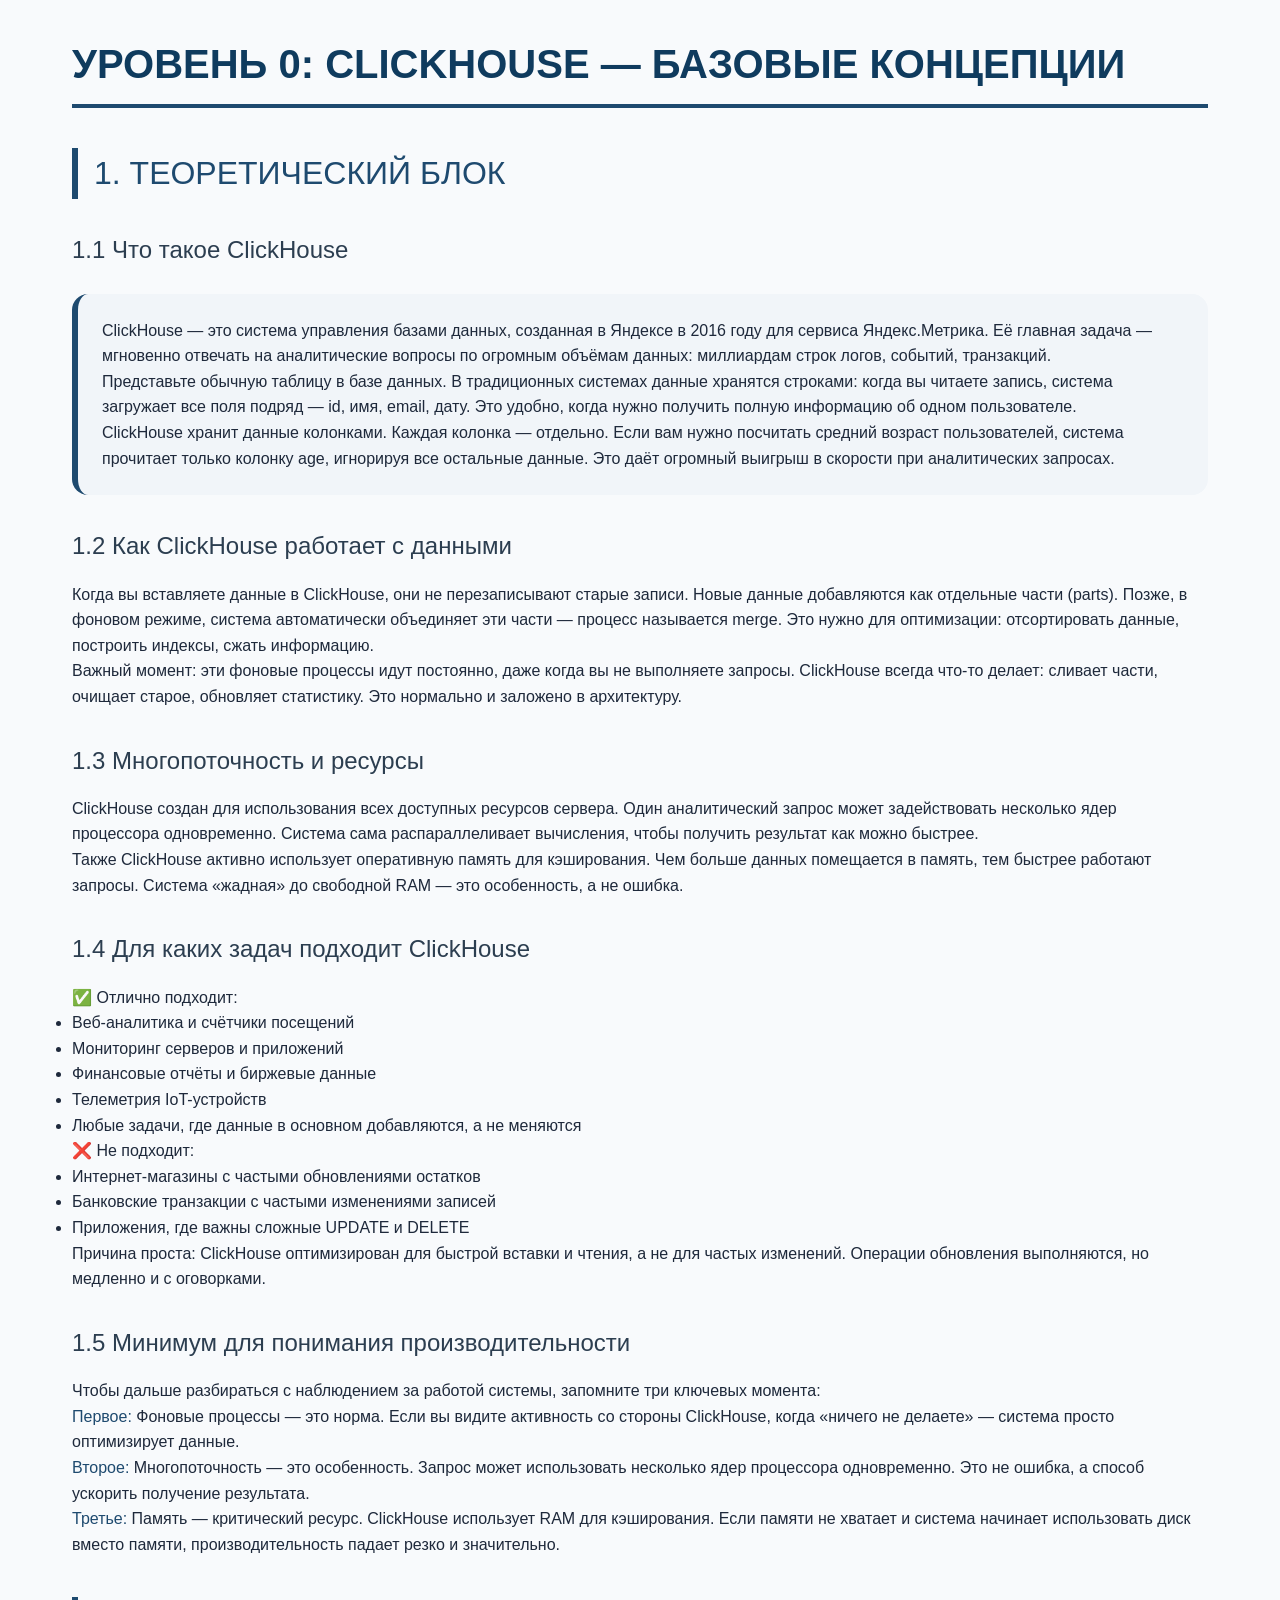
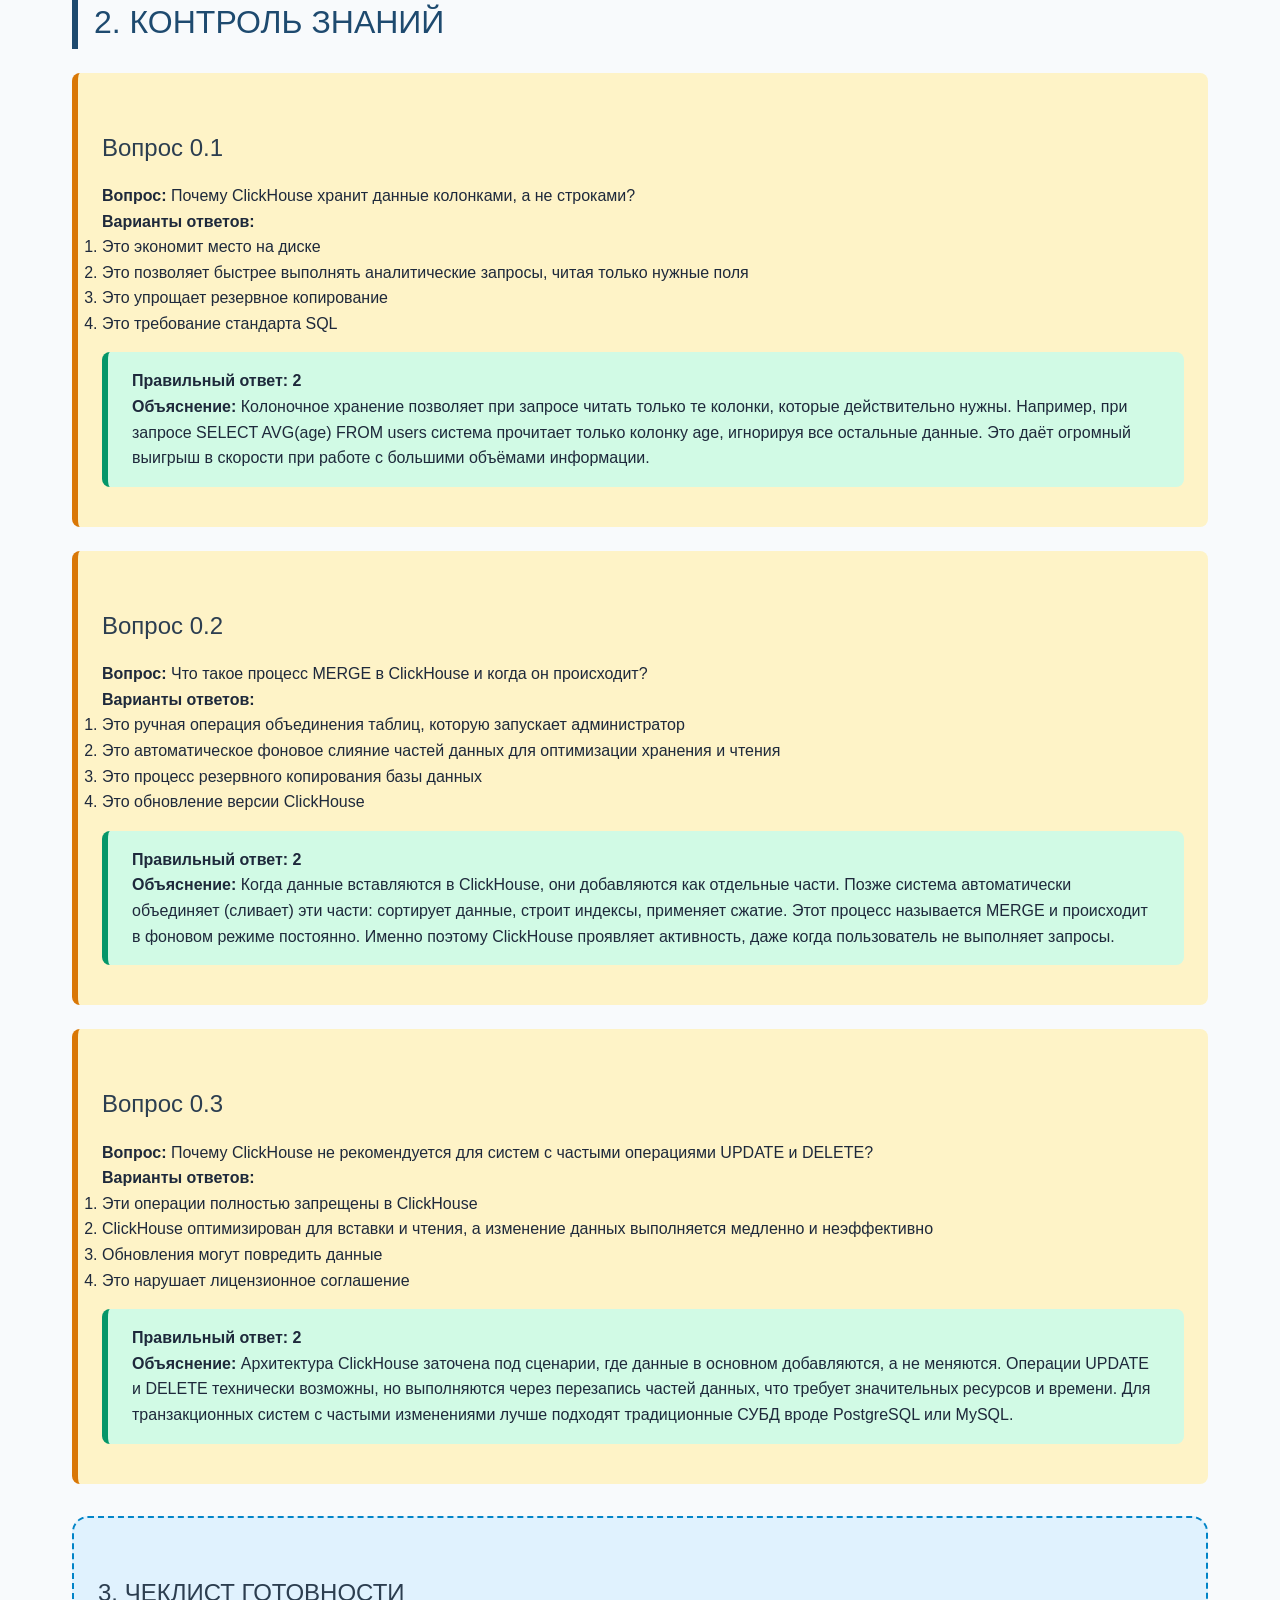
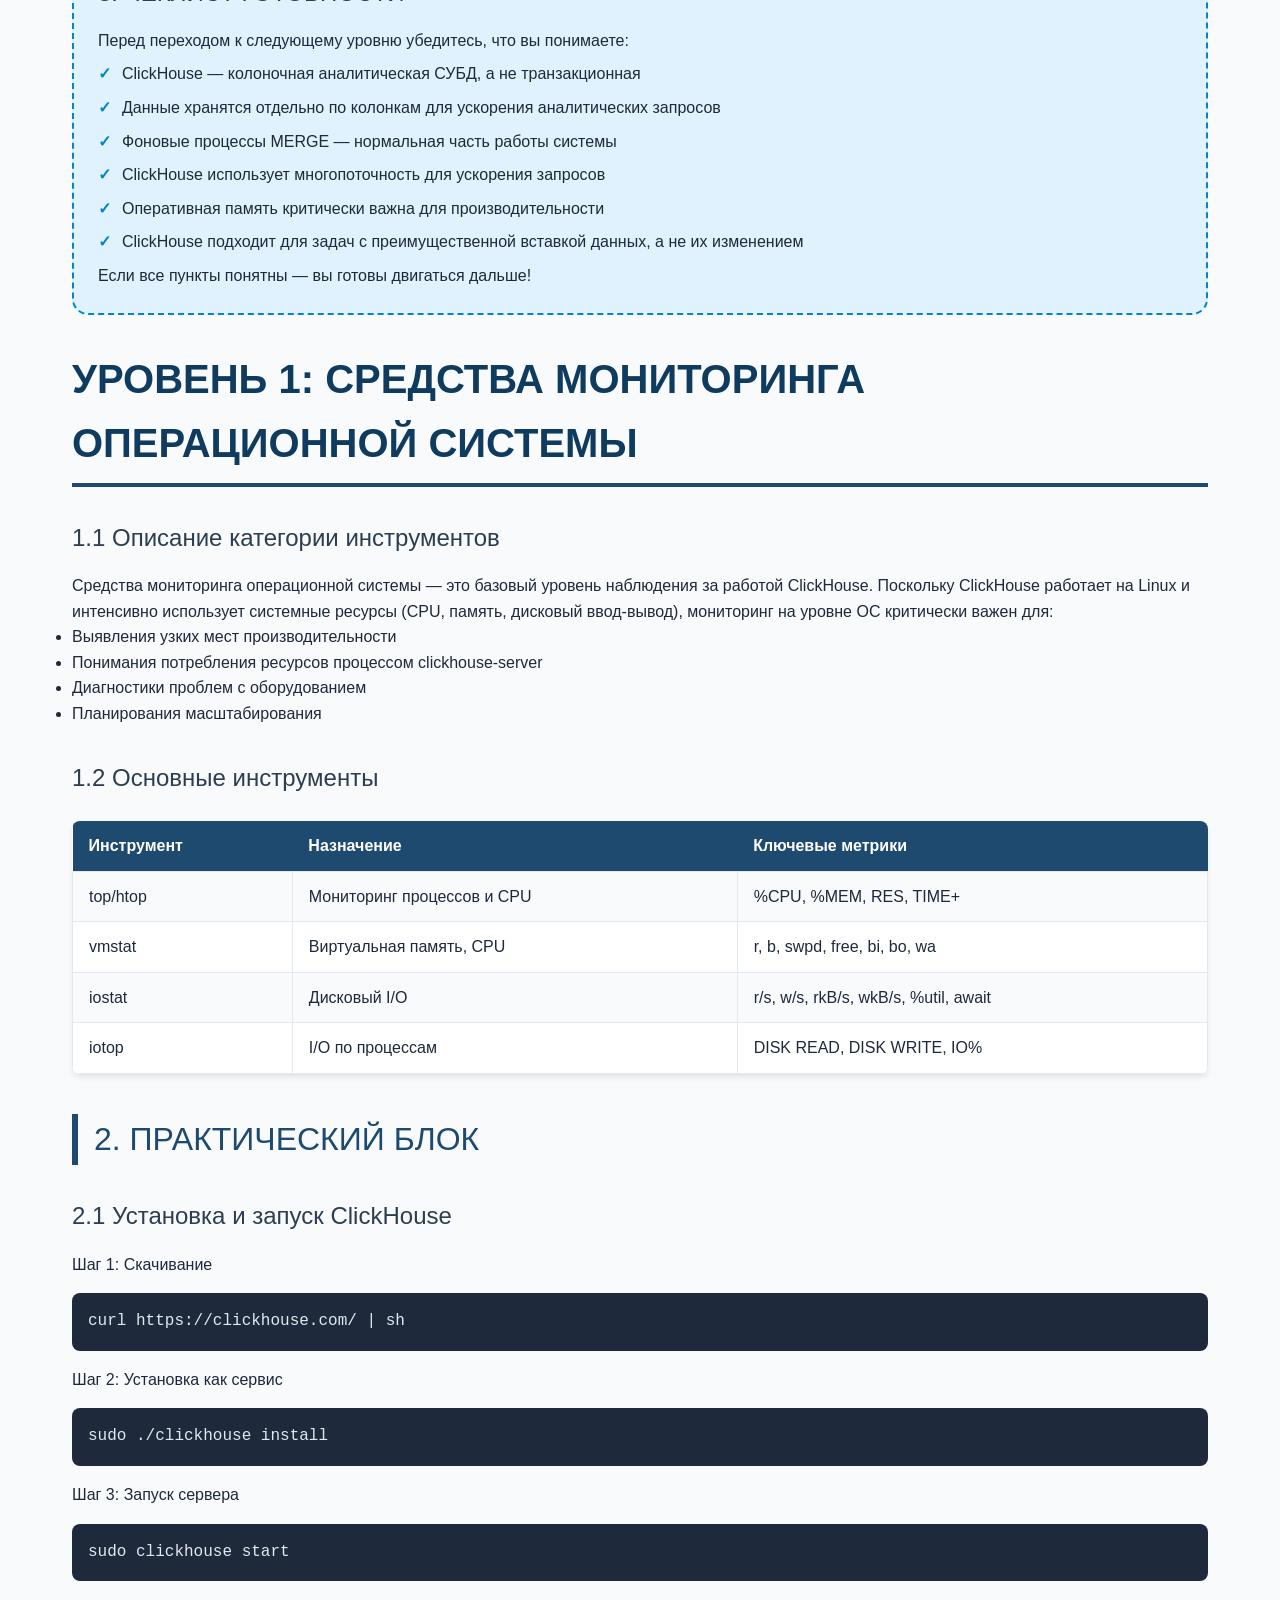
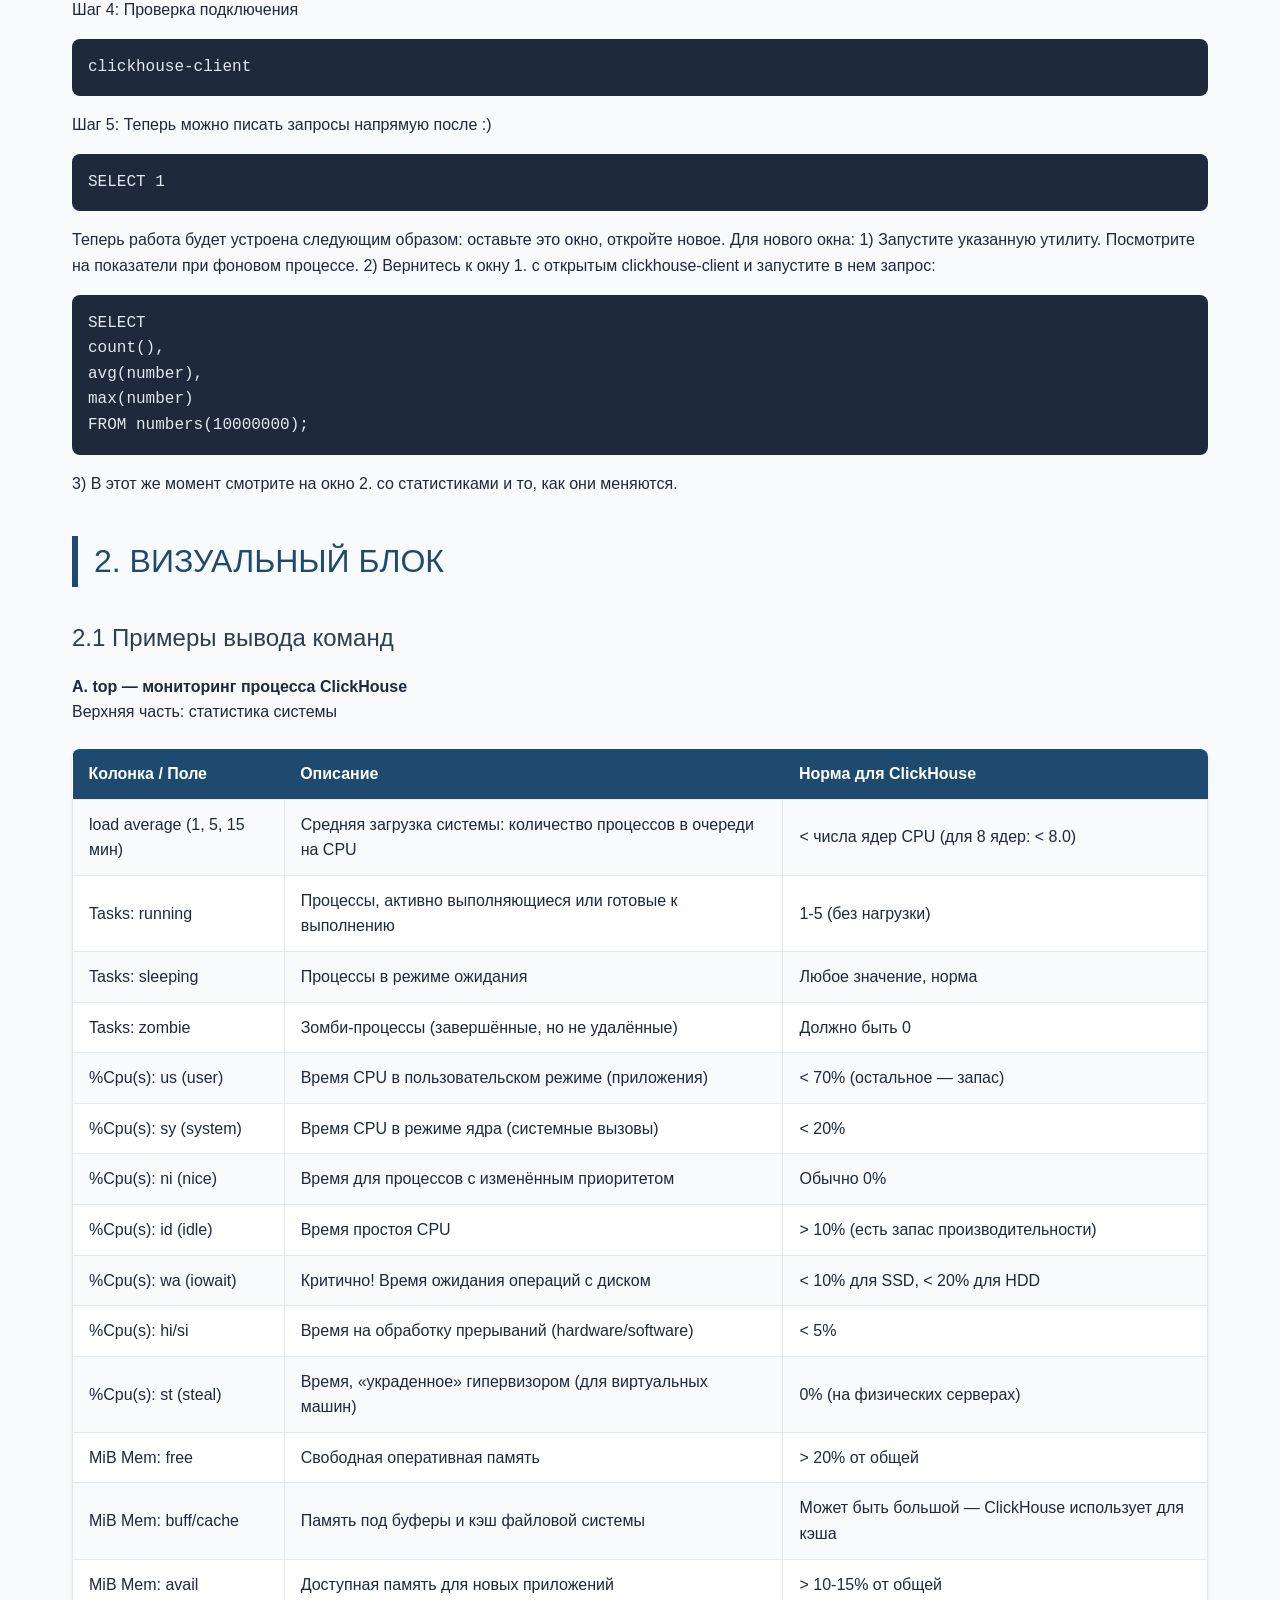
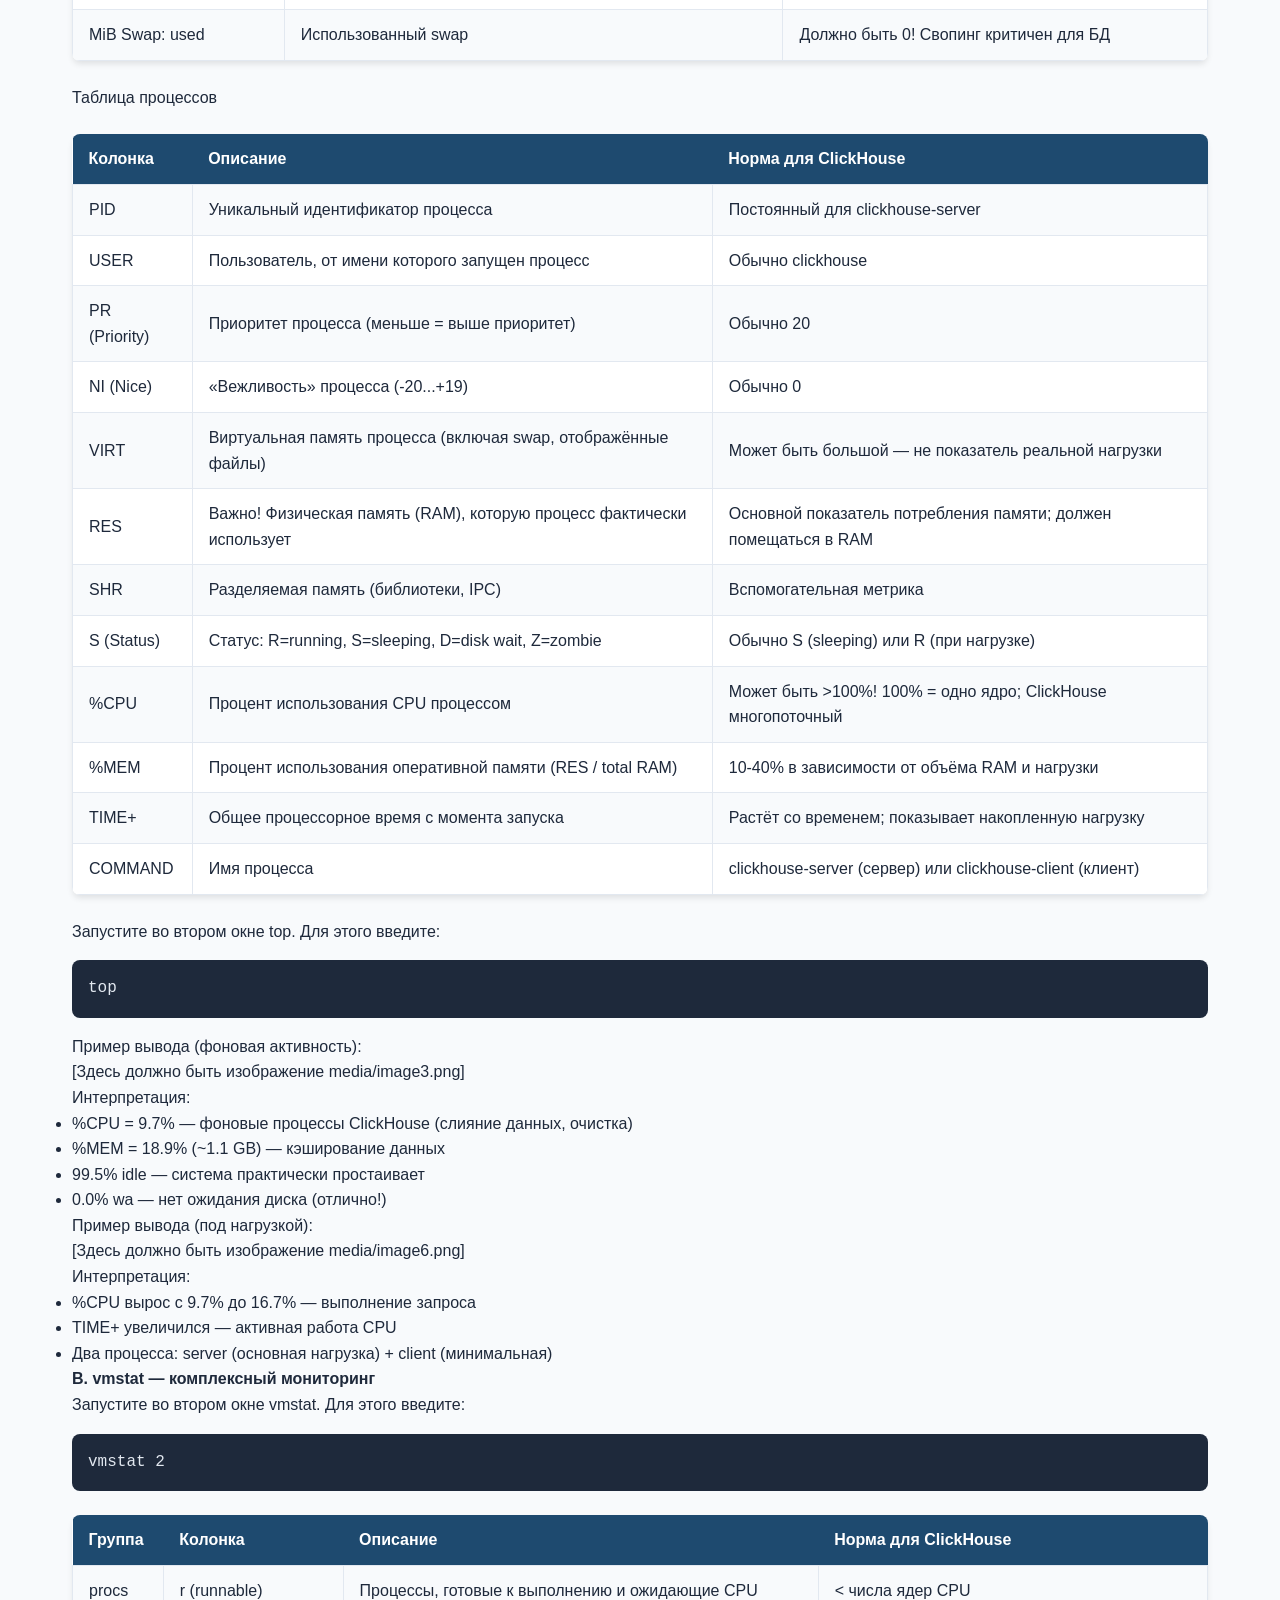
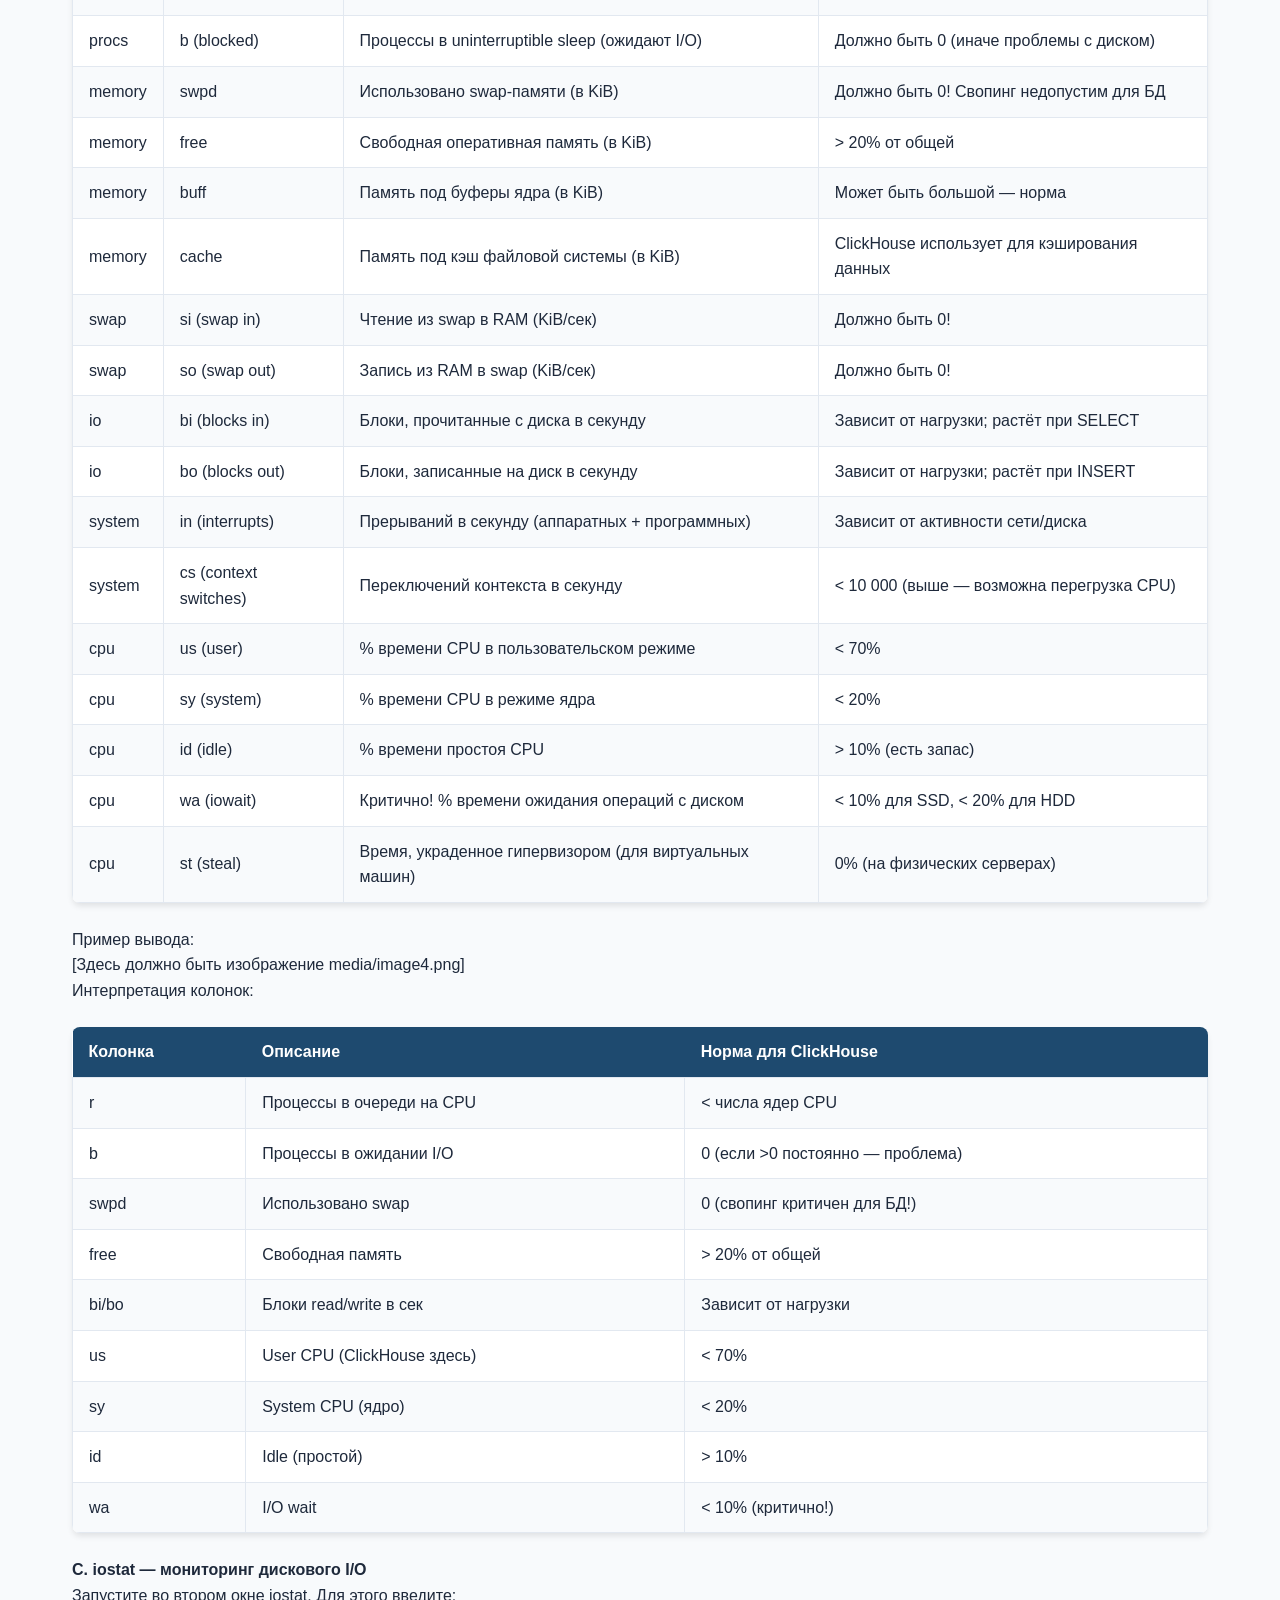
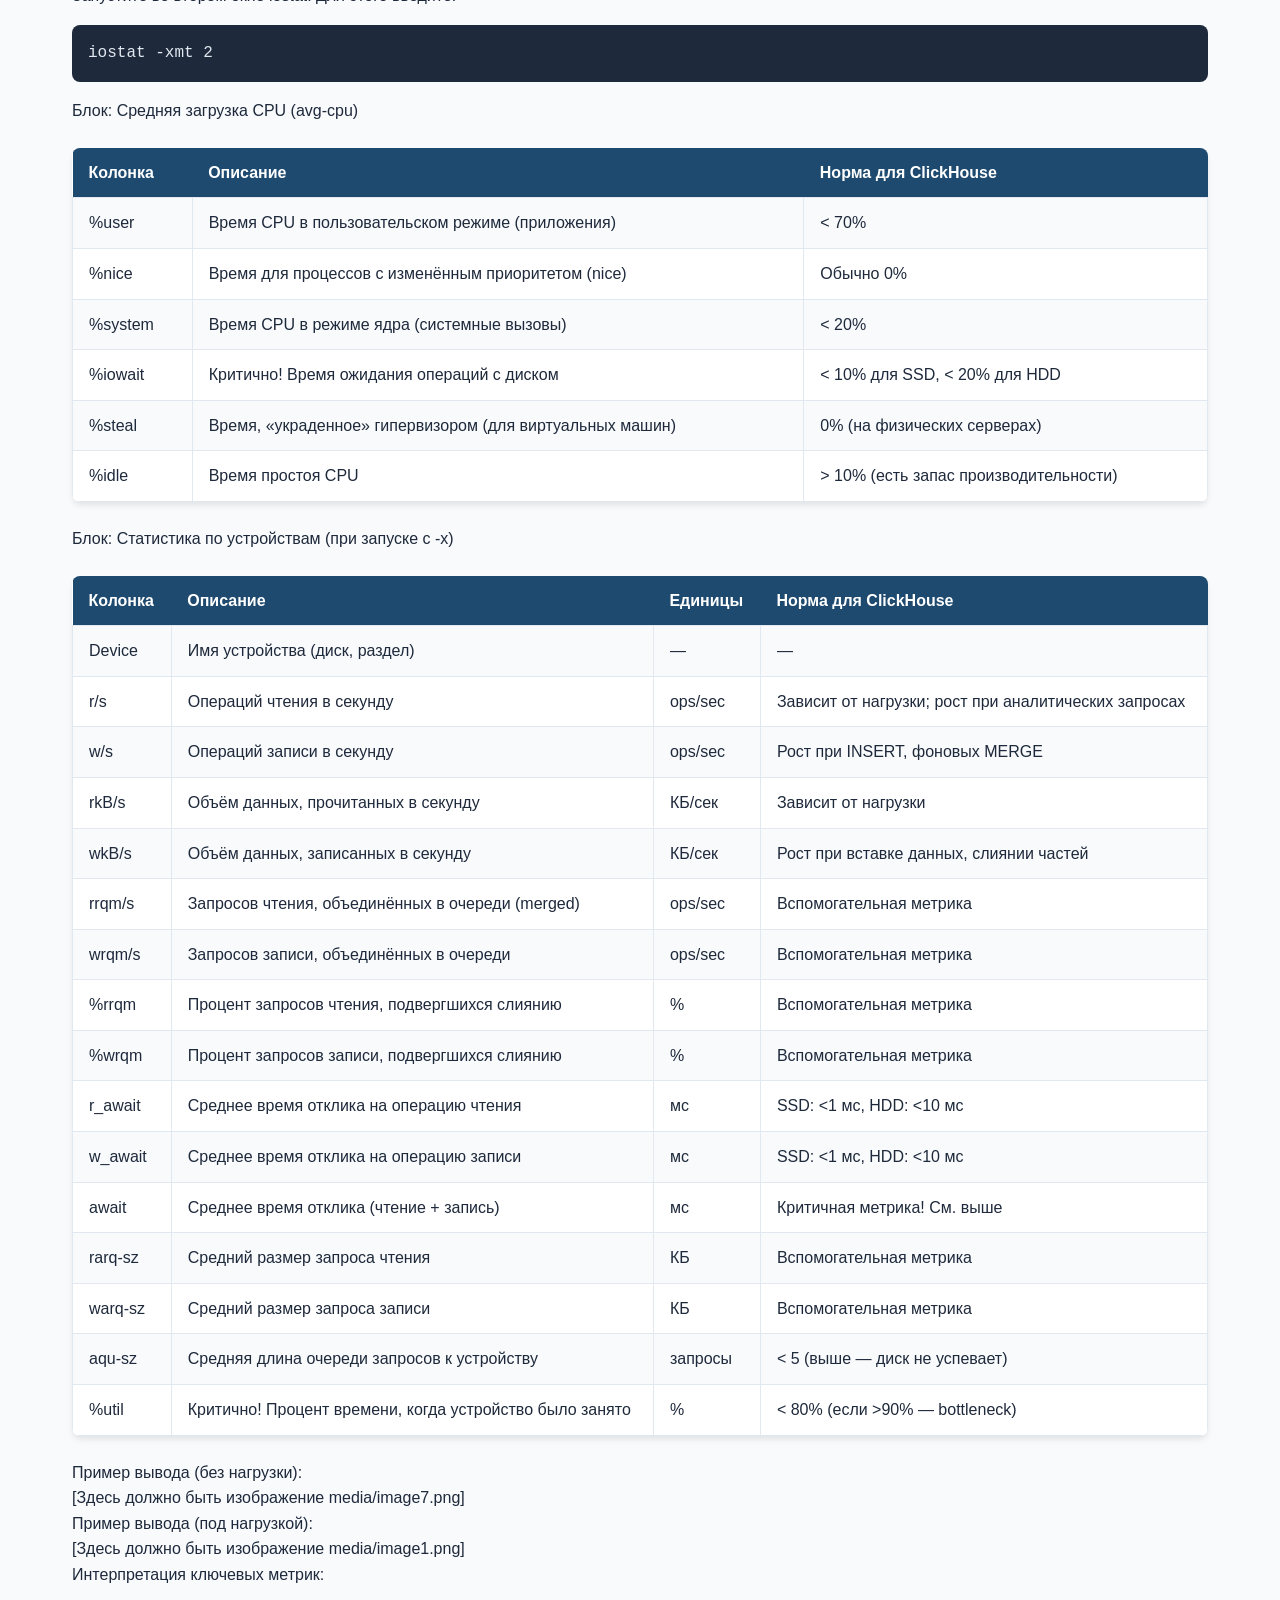
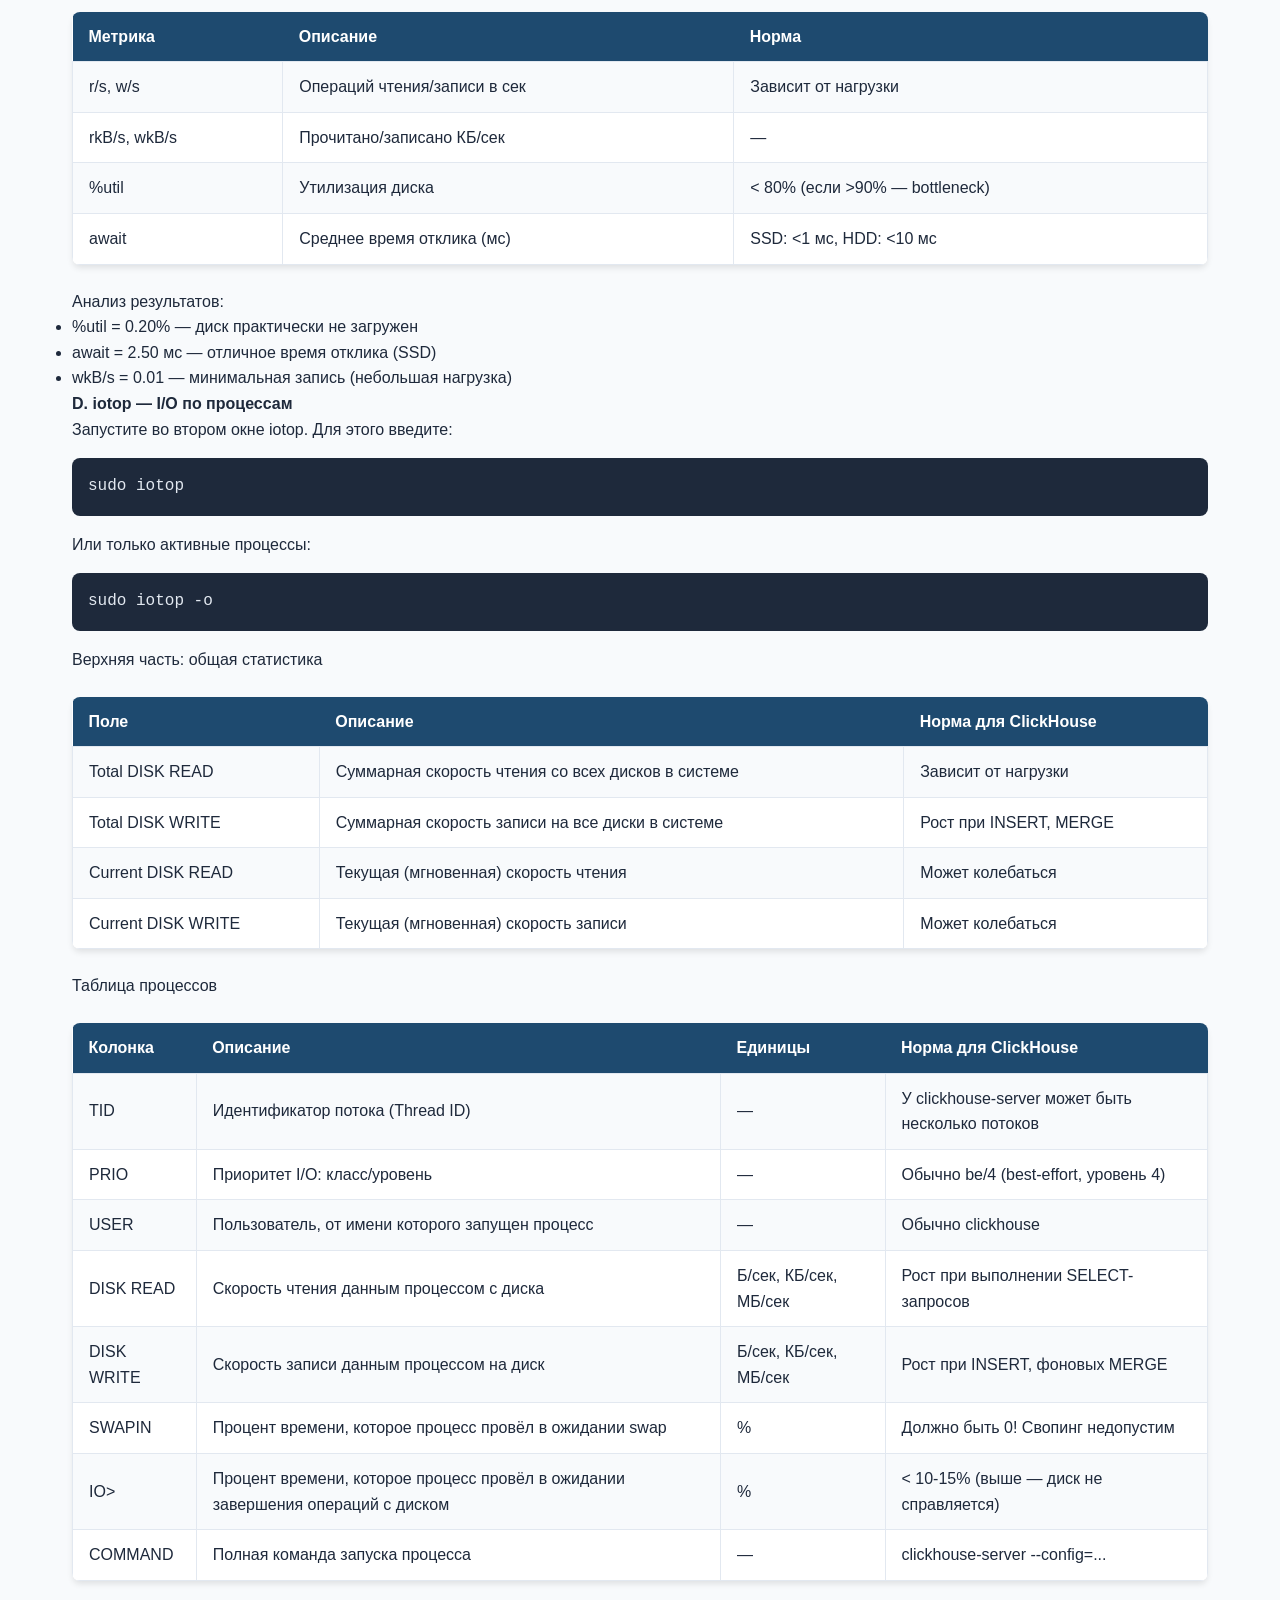
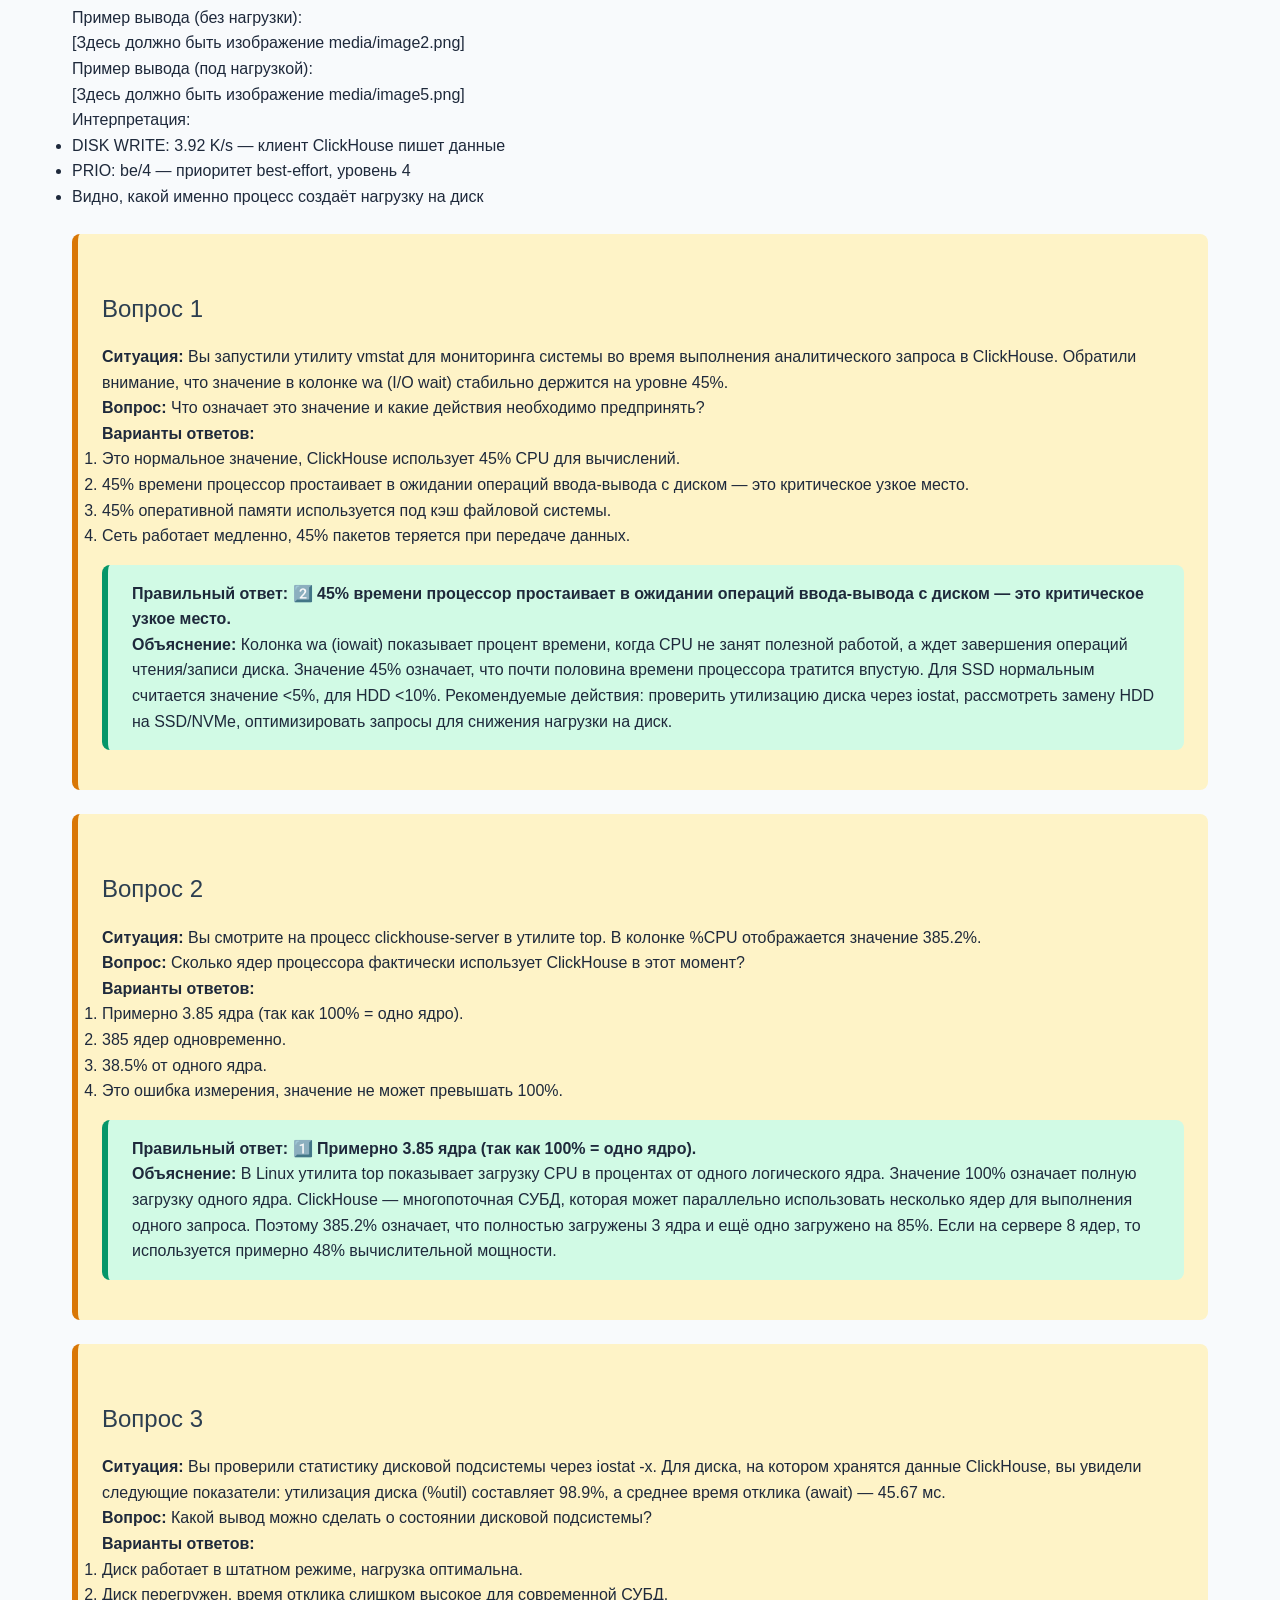
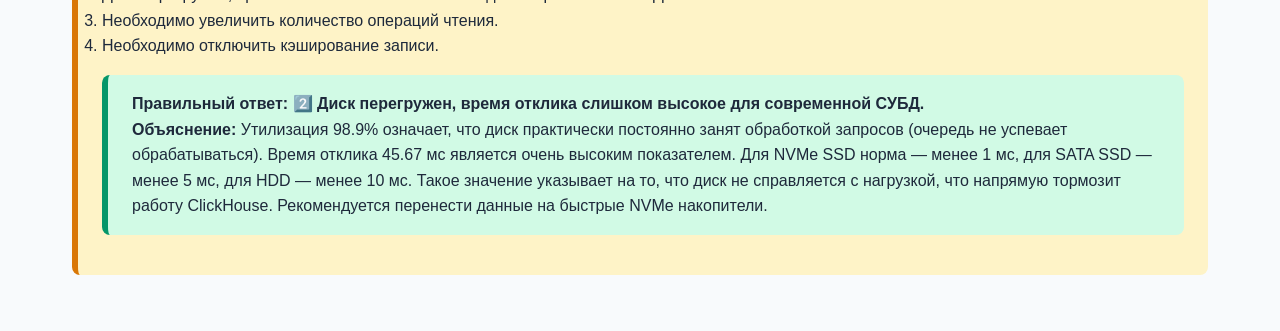
==== m1.html @ 2d7ac4ad "m0 and 1 added" ====
<!DOCTYPE html>
<html lang="ru">
<head>
    <meta charset="UTF-8">
    <meta name="viewport" content="width=device-width, initial-scale=1.0">
    <title>ClickHouse: Уровень 0 и 1. Мониторинг</title>
    <style>
        * {
            margin: 0;
            padding: 0;
            box-sizing: border-box;
        }
        body {
            font-family: -apple-system, BlinkMacSystemFont, 'Segoe UI', Roboto, 'Helvetica Neue', Arial, sans-serif;
            line-height: 1.6;
            color: #1e293b;
            max-width: 1200px;
            margin: 0 auto;
            padding: 2rem;
            background-color: #f8fafc;
        }
        h1 {
            font-size: 2.5rem;
            color: #0f3b5e;
            border-bottom: 4px solid #1e4a6f;
            padding-bottom: 0.5rem;
            margin-bottom: 2rem;
            font-weight: 600;
        }
        h2 {
            font-size: 2rem;
            color: #1e4a6f;
            margin-top: 2.5rem;
            margin-bottom: 1.5rem;
            font-weight: 500;
            border-left: 6px solid #1e4a6f;
            padding-left: 1rem;
        }
        h3 {
            font-size: 1.5rem;
            color: #2c3e50;
            margin-top: 2rem;
            margin-bottom: 1rem;
            font-weight: 500;
        }
        .theory-block {
            background-color: #f1f5f9;
            border-radius: 1rem;
            padding: 1.5rem;
            margin: 1.5rem 0;
            border-left: 6px solid #1e4a6f;
        }
        table {
            width: 100%;
            border-collapse: collapse;
            margin: 1.5rem 0;
            background-color: white;
            border-radius: 0.5rem;
            overflow: hidden;
            box-shadow: 0 4px 6px -1px rgba(0, 0, 0, 0.1);
        }
        th {
            background-color: #1e4a6f;
            color: white;
            font-weight: 600;
            padding: 0.75rem 1rem;
            text-align: left;
        }
        td {
            padding: 0.75rem 1rem;
            border: 1px solid #e2e8f0;
        }
        tr:nth-child(even) {
            background-color: #f8fafc;
        }
        .mark {
            background-color: #1e293b;
            color: #e2e8f0;
            font-family: 'Courier New', Courier, monospace;
            padding: 0.25rem 0.5rem;
            border-radius: 0.375rem;
            font-size: 0.9rem;
        }
        pre {
            background-color: #1e293b;
            color: #e2e8f0;
            padding: 1rem;
            border-radius: 0.5rem;
            overflow-x: auto;
            font-family: 'Courier New', Courier, monospace;
            margin: 1rem 0;
        }
        .question-box {
            background-color: #fef3c7;
            border-radius: 0.5rem;
            padding: 1.5rem;
            margin: 1.5rem 0;
            border-left: 6px solid #d97706;
        }
        .answer {
            background-color: #d1fae5;
            border-radius: 0.5rem;
            padding: 1rem 1.5rem;
            margin: 1rem 0;
            border-left: 6px solid #059669;
        }
        .checklist {
            background-color: #e0f2fe;
            border-radius: 1rem;
            padding: 1.5rem;
            margin: 2rem 0;
            border: 2px dashed #0284c7;
        }
        .checklist ul {
            list-style-type: none;
        }
        .checklist li {
            margin: 0.5rem 0;
            padding-left: 1.5rem;
            position: relative;
        }
        .checklist li::before {
            content: "✓";
            color: #0284c7;
            font-weight: bold;
            position: absolute;
            left: 0;
        }
        img {
            max-width: 100%;
            height: auto;
            border-radius: 0.5rem;
            border: 1px solid #cbd5e1;
            margin: 1rem 0;
        }
        .warning {
            color: #b91c1c;
            font-weight: 600;
        }
        .note {
            color: #1e4a6f;
            font-weight: 500;
        }
    </style>
</head>
<body>
    <h1>УРОВЕНЬ 0: CLICKHOUSE — БАЗОВЫЕ КОНЦЕПЦИИ</h1>

    <h2>1. ТЕОРЕТИЧЕСКИЙ БЛОК</h2>

    <h3>1.1 Что такое ClickHouse</h3>
    <div class="theory-block">
        <p>ClickHouse — это система управления базами данных, созданная в Яндексе в 2016 году для сервиса Яндекс.Метрика. Её главная задача — мгновенно отвечать на аналитические вопросы по огромным объёмам данных: миллиардам строк логов, событий, транзакций.</p>
        <p>Представьте обычную таблицу в базе данных. В традиционных системах данные хранятся строками: когда вы читаете запись, система загружает все поля подряд — id, имя, email, дату. Это удобно, когда нужно получить полную информацию об одном пользователе.</p>
        <p>ClickHouse хранит данные колонками. Каждая колонка — отдельно. Если вам нужно посчитать средний возраст пользователей, система прочитает только колонку age, игнорируя все остальные данные. Это даёт огромный выигрыш в скорости при аналитических запросах.</p>
    </div>

    <h3>1.2 Как ClickHouse работает с данными</h3>
    <p>Когда вы вставляете данные в ClickHouse, они не перезаписывают старые записи. Новые данные добавляются как отдельные части (parts). Позже, в фоновом режиме, система автоматически объединяет эти части — процесс называется merge. Это нужно для оптимизации: отсортировать данные, построить индексы, сжать информацию.</p>
    <p>Важный момент: эти фоновые процессы идут постоянно, даже когда вы не выполняете запросы. ClickHouse всегда что-то делает: сливает части, очищает старое, обновляет статистику. Это нормально и заложено в архитектуру.</p>

    <h3>1.3 Многопоточность и ресурсы</h3>
    <p>ClickHouse создан для использования всех доступных ресурсов сервера. Один аналитический запрос может задействовать несколько ядер процессора одновременно. Система сама распараллеливает вычисления, чтобы получить результат как можно быстрее.</p>
    <p>Также ClickHouse активно использует оперативную память для кэширования. Чем больше данных помещается в память, тем быстрее работают запросы. Система «жадная» до свободной RAM — это особенность, а не ошибка.</p>

    <h3>1.4 Для каких задач подходит ClickHouse</h3>
    <p>✅ Отлично подходит:</p>
    <ul>
        <li>Веб-аналитика и счётчики посещений</li>
        <li>Мониторинг серверов и приложений</li>
        <li>Финансовые отчёты и биржевые данные</li>
        <li>Телеметрия IoT-устройств</li>
        <li>Любые задачи, где данные в основном добавляются, а не меняются</li>
    </ul>
    <p>❌ Не подходит:</p>
    <ul>
        <li>Интернет-магазины с частыми обновлениями остатков</li>
        <li>Банковские транзакции с частыми изменениями записей</li>
        <li>Приложения, где важны сложные UPDATE и DELETE</li>
    </ul>
    <p>Причина проста: ClickHouse оптимизирован для быстрой вставки и чтения, а не для частых изменений. Операции обновления выполняются, но медленно и с оговорками.</p>

    <h3>1.5 Минимум для понимания производительности</h3>
    <p>Чтобы дальше разбираться с наблюдением за работой системы, запомните три ключевых момента:</p>
    <p><span class="note">Первое:</span> Фоновые процессы — это норма. Если вы видите активность со стороны ClickHouse, когда «ничего не делаете» — система просто оптимизирует данные.</p>
    <p><span class="note">Второе:</span> Многопоточность — это особенность. Запрос может использовать несколько ядер процессора одновременно. Это не ошибка, а способ ускорить получение результата.</p>
    <p><span class="note">Третье:</span> Память — критический ресурс. ClickHouse использует RAM для кэширования. Если памяти не хватает и система начинает использовать диск вместо памяти, производительность падает резко и значительно.</p>

    <h2>2. КОНТРОЛЬ ЗНАНИЙ</h2>

    <div class="question-box">
        <h3>Вопрос 0.1</h3>
        <p><strong>Вопрос:</strong> Почему ClickHouse хранит данные колонками, а не строками?</p>
        <p><strong>Варианты ответов:</strong></p>
        <ol>
            <li>Это экономит место на диске</li>
            <li>Это позволяет быстрее выполнять аналитические запросы, читая только нужные поля</li>
            <li>Это упрощает резервное копирование</li>
            <li>Это требование стандарта SQL</li>
        </ol>
        <div class="answer">
            <p><strong>Правильный ответ: 2</strong></p>
            <p><strong>Объяснение:</strong> Колоночное хранение позволяет при запросе читать только те колонки, которые действительно нужны. Например, при запросе SELECT AVG(age) FROM users система прочитает только колонку age, игнорируя все остальные данные. Это даёт огромный выигрыш в скорости при работе с большими объёмами информации.</p>
        </div>
    </div>

    <div class="question-box">
        <h3>Вопрос 0.2</h3>
        <p><strong>Вопрос:</strong> Что такое процесс MERGE в ClickHouse и когда он происходит?</p>
        <p><strong>Варианты ответов:</strong></p>
        <ol>
            <li>Это ручная операция объединения таблиц, которую запускает администратор</li>
            <li>Это автоматическое фоновое слияние частей данных для оптимизации хранения и чтения</li>
            <li>Это процесс резервного копирования базы данных</li>
            <li>Это обновление версии ClickHouse</li>
        </ol>
        <div class="answer">
            <p><strong>Правильный ответ: 2</strong></p>
            <p><strong>Объяснение:</strong> Когда данные вставляются в ClickHouse, они добавляются как отдельные части. Позже система автоматически объединяет (сливает) эти части: сортирует данные, строит индексы, применяет сжатие. Этот процесс называется MERGE и происходит в фоновом режиме постоянно. Именно поэтому ClickHouse проявляет активность, даже когда пользователь не выполняет запросы.</p>
        </div>
    </div>

    <div class="question-box">
        <h3>Вопрос 0.3</h3>
        <p><strong>Вопрос:</strong> Почему ClickHouse не рекомендуется для систем с частыми операциями UPDATE и DELETE?</p>
        <p><strong>Варианты ответов:</strong></p>
        <ol>
            <li>Эти операции полностью запрещены в ClickHouse</li>
            <li>ClickHouse оптимизирован для вставки и чтения, а изменение данных выполняется медленно и неэффективно</li>
            <li>Обновления могут повредить данные</li>
            <li>Это нарушает лицензионное соглашение</li>
        </ol>
        <div class="answer">
            <p><strong>Правильный ответ: 2</strong></p>
            <p><strong>Объяснение:</strong> Архитектура ClickHouse заточена под сценарии, где данные в основном добавляются, а не меняются. Операции UPDATE и DELETE технически возможны, но выполняются через перезапись частей данных, что требует значительных ресурсов и времени. Для транзакционных систем с частыми изменениями лучше подходят традиционные СУБД вроде PostgreSQL или MySQL.</p>
        </div>
    </div>

    <div class="checklist">
        <h3>3. ЧЕКЛИСТ ГОТОВНОСТИ</h3>
        <p>Перед переходом к следующему уровню убедитесь, что вы понимаете:</p>
        <ul>
            <li>ClickHouse — колоночная аналитическая СУБД, а не транзакционная</li>
            <li>Данные хранятся отдельно по колонкам для ускорения аналитических запросов</li>
            <li>Фоновые процессы MERGE — нормальная часть работы системы</li>
            <li>ClickHouse использует многопоточность для ускорения запросов</li>
            <li>Оперативная память критически важна для производительности</li>
            <li>ClickHouse подходит для задач с преимущественной вставкой данных, а не их изменением</li>
        </ul>
        <p>Если все пункты понятны — вы готовы двигаться дальше!</p>
    </div>

    <h1>УРОВЕНЬ 1: СРЕДСТВА МОНИТОРИНГА ОПЕРАЦИОННОЙ СИСТЕМЫ</h1>

    <h3>1.1 Описание категории инструментов</h3>
    <p>Средства мониторинга операционной системы — это базовый уровень наблюдения за работой ClickHouse. Поскольку ClickHouse работает на Linux и интенсивно использует системные ресурсы (CPU, память, дисковый ввод-вывод), мониторинг на уровне ОС критически важен для:</p>
    <ul>
        <li>Выявления узких мест производительности</li>
        <li>Понимания потребления ресурсов процессом clickhouse-server</li>
        <li>Диагностики проблем с оборудованием</li>
        <li>Планирования масштабирования</li>
    </ul>

    <h3>1.2 Основные инструменты</h3>
    <table>
        <tr>
            <th>Инструмент</th>
            <th>Назначение</th>
            <th>Ключевые метрики</th>
        </tr>
        <tr>
            <td>top/htop</td>
            <td>Мониторинг процессов и CPU</td>
            <td>%CPU, %MEM, RES, TIME+</td>
        </tr>
        <tr>
            <td>vmstat</td>
            <td>Виртуальная память, CPU</td>
            <td>r, b, swpd, free, bi, bo, wa</td>
        </tr>
        <tr>
            <td>iostat</td>
            <td>Дисковый I/O</td>
            <td>r/s, w/s, rkB/s, wkB/s, %util, await</td>
        </tr>
        <tr>
            <td>iotop</td>
            <td>I/O по процессам</td>
            <td>DISK READ, DISK WRITE, IO%</td>
        </tr>
    </table>

    <h2>2. ПРАКТИЧЕСКИЙ БЛОК</h2>

    <h3>2.1 Установка и запуск ClickHouse</h3>
    <p>Шаг 1: Скачивание</p>
    <pre>curl https://clickhouse.com/ | sh</pre>
    <p>Шаг 2: Установка как сервис</p>
    <pre>sudo ./clickhouse install</pre>
    <p>Шаг 3: Запуск сервера</p>
    <pre>sudo clickhouse start</pre>
    <p>Шаг 4: Проверка подключения</p>
    <pre>clickhouse-client</pre>
    <p>Шаг 5: Теперь можно писать запросы напрямую после :)</p>
    <pre>SELECT 1</pre>
    <p>Теперь работа будет устроена следующим образом: оставьте это окно, откройте новое. Для нового окна: 1) Запустите указанную утилиту. Посмотрите на показатели при фоновом процессе. 2) Вернитесь к окну 1. с открытым clickhouse-client и запустите в нем запрос:</p>
    <pre>SELECT
count(),
avg(number),
max(number)
FROM numbers(10000000);</pre>
    <p>3) В этот же момент смотрите на окно 2. со статистиками и то, как они меняются.</p>

    <h2>2. ВИЗУАЛЬНЫЙ БЛОК</h2>

    <h3>2.1 Примеры вывода команд</h3>

    <h4>A. top — мониторинг процесса ClickHouse</h4>
    <p>Верхняя часть: статистика системы</p>
    <table>
        <tr>
            <th>Колонка / Поле</th>
            <th>Описание</th>
            <th>Норма для ClickHouse</th>
        </tr>
        <tr>
            <td>load average (1, 5, 15 мин)</td>
            <td>Средняя загрузка системы: количество процессов в очереди на CPU</td>
            <td>&lt; числа ядер CPU (для 8 ядер: &lt; 8.0)</td>
        </tr>
        <tr>
            <td>Tasks: running</td>
            <td>Процессы, активно выполняющиеся или готовые к выполнению</td>
            <td>1-5 (без нагрузки)</td>
        </tr>
        <tr>
            <td>Tasks: sleeping</td>
            <td>Процессы в режиме ожидания</td>
            <td>Любое значение, норма</td>
        </tr>
        <tr>
            <td>Tasks: zombie</td>
            <td>Зомби-процессы (завершённые, но не удалённые)</td>
            <td>Должно быть 0</td>
        </tr>
        <tr>
            <td>%Cpu(s): us (user)</td>
            <td>Время CPU в пользовательском режиме (приложения)</td>
            <td>&lt; 70% (остальное — запас)</td>
        </tr>
        <tr>
            <td>%Cpu(s): sy (system)</td>
            <td>Время CPU в режиме ядра (системные вызовы)</td>
            <td>&lt; 20%</td>
        </tr>
        <tr>
            <td>%Cpu(s): ni (nice)</td>
            <td>Время для процессов с изменённым приоритетом</td>
            <td>Обычно 0%</td>
        </tr>
        <tr>
            <td>%Cpu(s): id (idle)</td>
            <td>Время простоя CPU</td>
            <td>&gt; 10% (есть запас производительности)</td>
        </tr>
        <tr>
            <td>%Cpu(s): wa (iowait)</td>
            <td>Критично! Время ожидания операций с диском</td>
            <td>&lt; 10% для SSD, &lt; 20% для HDD</td>
        </tr>
        <tr>
            <td>%Cpu(s): hi/si</td>
            <td>Время на обработку прерываний (hardware/software)</td>
            <td>&lt; 5%</td>
        </tr>
        <tr>
            <td>%Cpu(s): st (steal)</td>
            <td>Время, «украденное» гипервизором (для виртуальных машин)</td>
            <td>0% (на физических серверах)</td>
        </tr>
        <tr>
            <td>MiB Mem: free</td>
            <td>Свободная оперативная память</td>
            <td>&gt; 20% от общей</td>
        </tr>
        <tr>
            <td>MiB Mem: buff/cache</td>
            <td>Память под буферы и кэш файловой системы</td>
            <td>Может быть большой — ClickHouse использует для кэша</td>
        </tr>
        <tr>
            <td>MiB Mem: avail</td>
            <td>Доступная память для новых приложений</td>
            <td>&gt; 10-15% от общей</td>
        </tr>
        <tr>
            <td>MiB Swap: used</td>
            <td>Использованный swap</td>
            <td>Должно быть 0! Свопинг критичен для БД</td>
        </tr>
    </table>

    <p>Таблица процессов</p>
    <table>
        <tr>
            <th>Колонка</th>
            <th>Описание</th>
            <th>Норма для ClickHouse</th>
        </tr>
        <tr>
            <td>PID</td>
            <td>Уникальный идентификатор процесса</td>
            <td>Постоянный для clickhouse-server</td>
        </tr>
        <tr>
            <td>USER</td>
            <td>Пользователь, от имени которого запущен процесс</td>
            <td>Обычно clickhouse</td>
        </tr>
        <tr>
            <td>PR (Priority)</td>
            <td>Приоритет процесса (меньше = выше приоритет)</td>
            <td>Обычно 20</td>
        </tr>
        <tr>
            <td>NI (Nice)</td>
            <td>«Вежливость» процесса (-20...+19)</td>
            <td>Обычно 0</td>
        </tr>
        <tr>
            <td>VIRT</td>
            <td>Виртуальная память процесса (включая swap, отображённые файлы)</td>
            <td>Может быть большой — не показатель реальной нагрузки</td>
        </tr>
        <tr>
            <td>RES</td>
            <td>Важно! Физическая память (RAM), которую процесс фактически использует</td>
            <td>Основной показатель потребления памяти; должен помещаться в RAM</td>
        </tr>
        <tr>
            <td>SHR</td>
            <td>Разделяемая память (библиотеки, IPC)</td>
            <td>Вспомогательная метрика</td>
        </tr>
        <tr>
            <td>S (Status)</td>
            <td>Статус: R=running, S=sleeping, D=disk wait, Z=zombie</td>
            <td>Обычно S (sleeping) или R (при нагрузке)</td>
        </tr>
        <tr>
            <td>%CPU</td>
            <td>Процент использования CPU процессом</td>
            <td>Может быть &gt;100%! 100% = одно ядро; ClickHouse многопоточный</td>
        </tr>
        <tr>
            <td>%MEM</td>
            <td>Процент использования оперативной памяти (RES / total RAM)</td>
            <td>10-40% в зависимости от объёма RAM и нагрузки</td>
        </tr>
        <tr>
            <td>TIME+</td>
            <td>Общее процессорное время с момента запуска</td>
            <td>Растёт со временем; показывает накопленную нагрузку</td>
        </tr>
        <tr>
            <td>COMMAND</td>
            <td>Имя процесса</td>
            <td>clickhouse-server (сервер) или clickhouse-client (клиент)</td>
        </tr>
    </table>

    <p>Запустите во втором окне top. Для этого введите:</p>
    <pre>top</pre>
    <p>Пример вывода (фоновая активность):</p>
    <p>[Здесь должно быть изображение media/image3.png]</p>
    <p>Интерпретация:</p>
    <ul>
        <li>%CPU = 9.7% — фоновые процессы ClickHouse (слияние данных, очистка)</li>
        <li>%MEM = 18.9% (~1.1 GB) — кэширование данных</li>
        <li>99.5% idle — система практически простаивает</li>
        <li>0.0% wa — нет ожидания диска (отлично!)</li>
    </ul>

    <p>Пример вывода (под нагрузкой):</p>
    <p>[Здесь должно быть изображение media/image6.png]</p>
    <p>Интерпретация:</p>
    <ul>
        <li>%CPU вырос с 9.7% до 16.7% — выполнение запроса</li>
        <li>TIME+ увеличился — активная работа CPU</li>
        <li>Два процесса: server (основная нагрузка) + client (минимальная)</li>
    </ul>

    <h4>B. vmstat — комплексный мониторинг</h4>
    <p>Запустите во втором окне vmstat. Для этого введите:</p>
    <pre>vmstat 2</pre>
    <table>
        <tr>
            <th>Группа</th>
            <th>Колонка</th>
            <th>Описание</th>
            <th>Норма для ClickHouse</th>
        </tr>
        <tr>
            <td>procs</td>
            <td>r (runnable)</td>
            <td>Процессы, готовые к выполнению и ожидающие CPU</td>
            <td>&lt; числа ядер CPU</td>
        </tr>
        <tr>
            <td>procs</td>
            <td>b (blocked)</td>
            <td>Процессы в uninterruptible sleep (ожидают I/O)</td>
            <td>Должно быть 0 (иначе проблемы с диском)</td>
        </tr>
        <tr>
            <td>memory</td>
            <td>swpd</td>
            <td>Использовано swap-памяти (в KiB)</td>
            <td>Должно быть 0! Свопинг недопустим для БД</td>
        </tr>
        <tr>
            <td>memory</td>
            <td>free</td>
            <td>Свободная оперативная память (в KiB)</td>
            <td>&gt; 20% от общей</td>
        </tr>
        <tr>
            <td>memory</td>
            <td>buff</td>
            <td>Память под буферы ядра (в KiB)</td>
            <td>Может быть большой — норма</td>
        </tr>
        <tr>
            <td>memory</td>
            <td>cache</td>
            <td>Память под кэш файловой системы (в KiB)</td>
            <td>ClickHouse использует для кэширования данных</td>
        </tr>
        <tr>
            <td>swap</td>
            <td>si (swap in)</td>
            <td>Чтение из swap в RAM (KiB/сек)</td>
            <td>Должно быть 0!</td>
        </tr>
        <tr>
            <td>swap</td>
            <td>so (swap out)</td>
            <td>Запись из RAM в swap (KiB/сек)</td>
            <td>Должно быть 0!</td>
        </tr>
        <tr>
            <td>io</td>
            <td>bi (blocks in)</td>
            <td>Блоки, прочитанные с диска в секунду</td>
            <td>Зависит от нагрузки; растёт при SELECT</td>
        </tr>
        <tr>
            <td>io</td>
            <td>bo (blocks out)</td>
            <td>Блоки, записанные на диск в секунду</td>
            <td>Зависит от нагрузки; растёт при INSERT</td>
        </tr>
        <tr>
            <td>system</td>
            <td>in (interrupts)</td>
            <td>Прерываний в секунду (аппаратных + программных)</td>
            <td>Зависит от активности сети/диска</td>
        </tr>
        <tr>
            <td>system</td>
            <td>cs (context switches)</td>
            <td>Переключений контекста в секунду</td>
            <td>&lt; 10 000 (выше — возможна перегрузка CPU)</td>
        </tr>
        <tr>
            <td>cpu</td>
            <td>us (user)</td>
            <td>% времени CPU в пользовательском режиме</td>
            <td>&lt; 70%</td>
        </tr>
        <tr>
            <td>cpu</td>
            <td>sy (system)</td>
            <td>% времени CPU в режиме ядра</td>
            <td>&lt; 20%</td>
        </tr>
        <tr>
            <td>cpu</td>
            <td>id (idle)</td>
            <td>% времени простоя CPU</td>
            <td>&gt; 10% (есть запас)</td>
        </tr>
        <tr>
            <td>cpu</td>
            <td>wa (iowait)</td>
            <td>Критично! % времени ожидания операций с диском</td>
            <td>&lt; 10% для SSD, &lt; 20% для HDD</td>
        </tr>
        <tr>
            <td>cpu</td>
            <td>st (steal)</td>
            <td>Время, украденное гипервизором (для виртуальных машин)</td>
            <td>0% (на физических серверах)</td>
        </tr>
    </table>

    <p>Пример вывода:</p>
    <p>[Здесь должно быть изображение media/image4.png]</p>
    <p>Интерпретация колонок:</p>
    <table>
        <tr>
            <th>Колонка</th>
            <th>Описание</th>
            <th>Норма для ClickHouse</th>
        </tr>
        <tr>
            <td>r</td>
            <td>Процессы в очереди на CPU</td>
            <td>&lt; числа ядер CPU</td>
        </tr>
        <tr>
            <td>b</td>
            <td>Процессы в ожидании I/O</td>
            <td>0 (если &gt;0 постоянно — проблема)</td>
        </tr>
        <tr>
            <td>swpd</td>
            <td>Использовано swap</td>
            <td>0 (свопинг критичен для БД!)</td>
        </tr>
        <tr>
            <td>free</td>
            <td>Свободная память</td>
            <td>&gt; 20% от общей</td>
        </tr>
        <tr>
            <td>bi/bo</td>
            <td>Блоки read/write в сек</td>
            <td>Зависит от нагрузки</td>
        </tr>
        <tr>
            <td>us</td>
            <td>User CPU (ClickHouse здесь)</td>
            <td>&lt; 70%</td>
        </tr>
        <tr>
            <td>sy</td>
            <td>System CPU (ядро)</td>
            <td>&lt; 20%</td>
        </tr>
        <tr>
            <td>id</td>
            <td>Idle (простой)</td>
            <td>&gt; 10%</td>
        </tr>
        <tr>
            <td>wa</td>
            <td>I/O wait</td>
            <td>&lt; 10% (критично!)</td>
        </tr>
    </table>

    <h4>C. iostat — мониторинг дискового I/O</h4>
    <p>Запустите во втором окне iostat. Для этого введите:</p>
    <pre>iostat -xmt 2</pre>

    <p>Блок: Средняя загрузка CPU (avg-cpu)</p>
    <table>
        <tr>
            <th>Колонка</th>
            <th>Описание</th>
            <th>Норма для ClickHouse</th>
        </tr>
        <tr>
            <td>%user</td>
            <td>Время CPU в пользовательском режиме (приложения)</td>
            <td>&lt; 70%</td>
        </tr>
        <tr>
            <td>%nice</td>
            <td>Время для процессов с изменённым приоритетом (nice)</td>
            <td>Обычно 0%</td>
        </tr>
        <tr>
            <td>%system</td>
            <td>Время CPU в режиме ядра (системные вызовы)</td>
            <td>&lt; 20%</td>
        </tr>
        <tr>
            <td>%iowait</td>
            <td>Критично! Время ожидания операций с диском</td>
            <td>&lt; 10% для SSD, &lt; 20% для HDD</td>
        </tr>
        <tr>
            <td>%steal</td>
            <td>Время, «украденное» гипервизором (для виртуальных машин)</td>
            <td>0% (на физических серверах)</td>
        </tr>
        <tr>
            <td>%idle</td>
            <td>Время простоя CPU</td>
            <td>&gt; 10% (есть запас производительности)</td>
        </tr>
    </table>

    <p>Блок: Статистика по устройствам (при запуске с -x)</p>
    <table>
        <tr>
            <th>Колонка</th>
            <th>Описание</th>
            <th>Единицы</th>
            <th>Норма для ClickHouse</th>
        </tr>
        <tr>
            <td>Device</td>
            <td>Имя устройства (диск, раздел)</td>
            <td>—</td>
            <td>—</td>
        </tr>
        <tr>
            <td>r/s</td>
            <td>Операций чтения в секунду</td>
            <td>ops/sec</td>
            <td>Зависит от нагрузки; рост при аналитических запросах</td>
        </tr>
        <tr>
            <td>w/s</td>
            <td>Операций записи в секунду</td>
            <td>ops/sec</td>
            <td>Рост при INSERT, фоновых MERGE</td>
        </tr>
        <tr>
            <td>rkB/s</td>
            <td>Объём данных, прочитанных в секунду</td>
            <td>КБ/сек</td>
            <td>Зависит от нагрузки</td>
        </tr>
        <tr>
            <td>wkB/s</td>
            <td>Объём данных, записанных в секунду</td>
            <td>КБ/сек</td>
            <td>Рост при вставке данных, слиянии частей</td>
        </tr>
        <tr>
            <td>rrqm/s</td>
            <td>Запросов чтения, объединённых в очереди (merged)</td>
            <td>ops/sec</td>
            <td>Вспомогательная метрика</td>
        </tr>
        <tr>
            <td>wrqm/s</td>
            <td>Запросов записи, объединённых в очереди</td>
            <td>ops/sec</td>
            <td>Вспомогательная метрика</td>
        </tr>
        <tr>
            <td>%rrqm</td>
            <td>Процент запросов чтения, подвергшихся слиянию</td>
            <td>%</td>
            <td>Вспомогательная метрика</td>
        </tr>
        <tr>
            <td>%wrqm</td>
            <td>Процент запросов записи, подвергшихся слиянию</td>
            <td>%</td>
            <td>Вспомогательная метрика</td>
        </tr>
        <tr>
            <td>r_await</td>
            <td>Среднее время отклика на операцию чтения</td>
            <td>мс</td>
            <td>SSD: &lt;1 мс, HDD: &lt;10 мс</td>
        </tr>
        <tr>
            <td>w_await</td>
            <td>Среднее время отклика на операцию записи</td>
            <td>мс</td>
            <td>SSD: &lt;1 мс, HDD: &lt;10 мс</td>
        </tr>
        <tr>
            <td>await</td>
            <td>Среднее время отклика (чтение + запись)</td>
            <td>мс</td>
            <td>Критичная метрика! См. выше</td>
        </tr>
        <tr>
            <td>rarq-sz</td>
            <td>Средний размер запроса чтения</td>
            <td>КБ</td>
            <td>Вспомогательная метрика</td>
        </tr>
        <tr>
            <td>warq-sz</td>
            <td>Средний размер запроса записи</td>
            <td>КБ</td>
            <td>Вспомогательная метрика</td>
        </tr>
        <tr>
            <td>aqu-sz</td>
            <td>Средняя длина очереди запросов к устройству</td>
            <td>запросы</td>
            <td>&lt; 5 (выше — диск не успевает)</td>
        </tr>
        <tr>
            <td>%util</td>
            <td>Критично! Процент времени, когда устройство было занято</td>
            <td>%</td>
            <td>&lt; 80% (если &gt;90% — bottleneck)</td>
        </tr>
    </table>

    <p>Пример вывода (без нагрузки):</p>
    <p>[Здесь должно быть изображение media/image7.png]</p>
    <p>Пример вывода (под нагрузкой):</p>
    <p>[Здесь должно быть изображение media/image1.png]</p>
    <p>Интерпретация ключевых метрик:</p>
    <table>
        <tr>
            <th>Метрика</th>
            <th>Описание</th>
            <th>Норма</th>
        </tr>
        <tr>
            <td>r/s, w/s</td>
            <td>Операций чтения/записи в сек</td>
            <td>Зависит от нагрузки</td>
        </tr>
        <tr>
            <td>rkB/s, wkB/s</td>
            <td>Прочитано/записано КБ/сек</td>
            <td>—</td>
        </tr>
        <tr>
            <td>%util</td>
            <td>Утилизация диска</td>
            <td>&lt; 80% (если &gt;90% — bottleneck)</td>
        </tr>
        <tr>
            <td>await</td>
            <td>Среднее время отклика (мс)</td>
            <td>SSD: &lt;1 мс, HDD: &lt;10 мс</td>
        </tr>
    </table>
    <p>Анализ результатов:</p>
    <ul>
        <li>%util = 0.20% — диск практически не загружен</li>
        <li>await = 2.50 мс — отличное время отклика (SSD)</li>
        <li>wkB/s = 0.01 — минимальная запись (небольшая нагрузка)</li>
    </ul>

    <h4>D. iotop — I/O по процессам</h4>
    <p>Запустите во втором окне iotop. Для этого введите:</p>
    <pre>sudo iotop</pre>
    <p>Или только активные процессы:</p>
    <pre>sudo iotop -o</pre>

    <p>Верхняя часть: общая статистика</p>
    <table>
        <tr>
            <th>Поле</th>
            <th>Описание</th>
            <th>Норма для ClickHouse</th>
        </tr>
        <tr>
            <td>Total DISK READ</td>
            <td>Суммарная скорость чтения со всех дисков в системе</td>
            <td>Зависит от нагрузки</td>
        </tr>
        <tr>
            <td>Total DISK WRITE</td>
            <td>Суммарная скорость записи на все диски в системе</td>
            <td>Рост при INSERT, MERGE</td>
        </tr>
        <tr>
            <td>Current DISK READ</td>
            <td>Текущая (мгновенная) скорость чтения</td>
            <td>Может колебаться</td>
        </tr>
        <tr>
            <td>Current DISK WRITE</td>
            <td>Текущая (мгновенная) скорость записи</td>
            <td>Может колебаться</td>
        </tr>
    </table>

    <p>Таблица процессов</p>
    <table>
        <tr>
            <th>Колонка</th>
            <th>Описание</th>
            <th>Единицы</th>
            <th>Норма для ClickHouse</th>
        </tr>
        <tr>
            <td>TID</td>
            <td>Идентификатор потока (Thread ID)</td>
            <td>—</td>
            <td>У clickhouse-server может быть несколько потоков</td>
        </tr>
        <tr>
            <td>PRIO</td>
            <td>Приоритет I/O: класс/уровень</td>
            <td>—</td>
            <td>Обычно be/4 (best-effort, уровень 4)</td>
        </tr>
        <tr>
            <td>USER</td>
            <td>Пользователь, от имени которого запущен процесс</td>
            <td>—</td>
            <td>Обычно clickhouse</td>
        </tr>
        <tr>
            <td>DISK READ</td>
            <td>Скорость чтения данным процессом с диска</td>
            <td>Б/сек, КБ/сек, МБ/сек</td>
            <td>Рост при выполнении SELECT-запросов</td>
        </tr>
        <tr>
            <td>DISK WRITE</td>
            <td>Скорость записи данным процессом на диск</td>
            <td>Б/сек, КБ/сек, МБ/сек</td>
            <td>Рост при INSERT, фоновых MERGE</td>
        </tr>
        <tr>
            <td>SWAPIN</td>
            <td>Процент времени, которое процесс провёл в ожидании swap</td>
            <td>%</td>
            <td>Должно быть 0! Свопинг недопустим</td>
        </tr>
        <tr>
            <td>IO></td>
            <td>Процент времени, которое процесс провёл в ожидании завершения операций с диском</td>
            <td>%</td>
            <td>&lt; 10-15% (выше — диск не справляется)</td>
        </tr>
        <tr>
            <td>COMMAND</td>
            <td>Полная команда запуска процесса</td>
            <td>—</td>
            <td>clickhouse-server --config=...</td>
        </tr>
    </table>

    <p>Пример вывода (без нагрузки):</p>
    <p>[Здесь должно быть изображение media/image2.png]</p>
    <p>Пример вывода (под нагрузкой):</p>
    <p>[Здесь должно быть изображение media/image5.png]</p>
    <p>Интерпретация:</p>
    <ul>
        <li>DISK WRITE: 3.92 K/s — клиент ClickHouse пишет данные</li>
        <li>PRIO: be/4 — приоритет best-effort, уровень 4</li>
        <li>Видно, какой именно процесс создаёт нагрузку на диск</li>
    </ul>

    <div class="question-box">
        <h3>Вопрос 1</h3>
        <p><strong>Ситуация:</strong> Вы запустили утилиту vmstat для мониторинга системы во время выполнения аналитического запроса в ClickHouse. Обратили внимание, что значение в колонке wa (I/O wait) стабильно держится на уровне 45%.</p>
        <p><strong>Вопрос:</strong> Что означает это значение и какие действия необходимо предпринять?</p>
        <p><strong>Варианты ответов:</strong></p>
        <ol>
            <li>Это нормальное значение, ClickHouse использует 45% CPU для вычислений.</li>
            <li>45% времени процессор простаивает в ожидании операций ввода-вывода с диском — это критическое узкое место.</li>
            <li>45% оперативной памяти используется под кэш файловой системы.</li>
            <li>Сеть работает медленно, 45% пакетов теряется при передаче данных.</li>
        </ol>
        <div class="answer">
            <p><strong>Правильный ответ: 2️⃣ 45% времени процессор простаивает в ожидании операций ввода-вывода с диском — это критическое узкое место.</strong></p>
            <p><strong>Объяснение:</strong> Колонка wa (iowait) показывает процент времени, когда CPU не занят полезной работой, а ждет завершения операций чтения/записи диска. Значение 45% означает, что почти половина времени процессора тратится впустую. Для SSD нормальным считается значение &lt;5%, для HDD &lt;10%. Рекомендуемые действия: проверить утилизацию диска через iostat, рассмотреть замену HDD на SSD/NVMe, оптимизировать запросы для снижения нагрузки на диск.</p>
        </div>
    </div>

    <div class="question-box">
        <h3>Вопрос 2</h3>
        <p><strong>Ситуация:</strong> Вы смотрите на процесс clickhouse-server в утилите top. В колонке %CPU отображается значение 385.2%.</p>
        <p><strong>Вопрос:</strong> Сколько ядер процессора фактически использует ClickHouse в этот момент?</p>
        <p><strong>Варианты ответов:</strong></p>
        <ol>
            <li>Примерно 3.85 ядра (так как 100% = одно ядро).</li>
            <li>385 ядер одновременно.</li>
            <li>38.5% от одного ядра.</li>
            <li>Это ошибка измерения, значение не может превышать 100%.</li>
        </ol>
        <div class="answer">
            <p><strong>Правильный ответ: 1️⃣ Примерно 3.85 ядра (так как 100% = одно ядро).</strong></p>
            <p><strong>Объяснение:</strong> В Linux утилита top показывает загрузку CPU в процентах от одного логического ядра. Значение 100% означает полную загрузку одного ядра. ClickHouse — многопоточная СУБД, которая может параллельно использовать несколько ядер для выполнения одного запроса. Поэтому 385.2% означает, что полностью загружены 3 ядра и ещё одно загружено на 85%. Если на сервере 8 ядер, то используется примерно 48% вычислительной мощности.</p>
        </div>
    </div>

    <div class="question-box">
        <h3>Вопрос 3</h3>
        <p><strong>Ситуация:</strong> Вы проверили статистику дисковой подсистемы через iostat -x. Для диска, на котором хранятся данные ClickHouse, вы увидели следующие показатели: утилизация диска (%util) составляет 98.9%, а среднее время отклика (await) — 45.67 мс.</p>
        <p><strong>Вопрос:</strong> Какой вывод можно сделать о состоянии дисковой подсистемы?</p>
        <p><strong>Варианты ответов:</strong></p>
        <ol>
            <li>Диск работает в штатном режиме, нагрузка оптимальна.</li>
            <li>Диск перегружен, время отклика слишком высокое для современной СУБД.</li>
            <li>Необходимо увеличить количество операций чтения.</li>
            <li>Необходимо отключить кэширование записи.</li>
        </ol>
        <div class="answer">
            <p><strong>Правильный ответ: 2️⃣ Диск перегружен, время отклика слишком высокое для современной СУБД.</strong></p>
            <p><strong>Объяснение:</strong> Утилизация 98.9% означает, что диск практически постоянно занят обработкой запросов (очередь не успевает обрабатываться). Время отклика 45.67 мс является очень высоким показателем. Для NVMe SSD норма — менее 1 мс, для SATA SSD — менее 5 мс, для HDD — менее 10 мс. Такое значение указывает на то, что диск не справляется с нагрузкой, что напрямую тормозит работу ClickHouse. Рекомендуется перенести данные на быстрые NVMe накопители.</p>
        </div>
    </div>
</body>
</html>
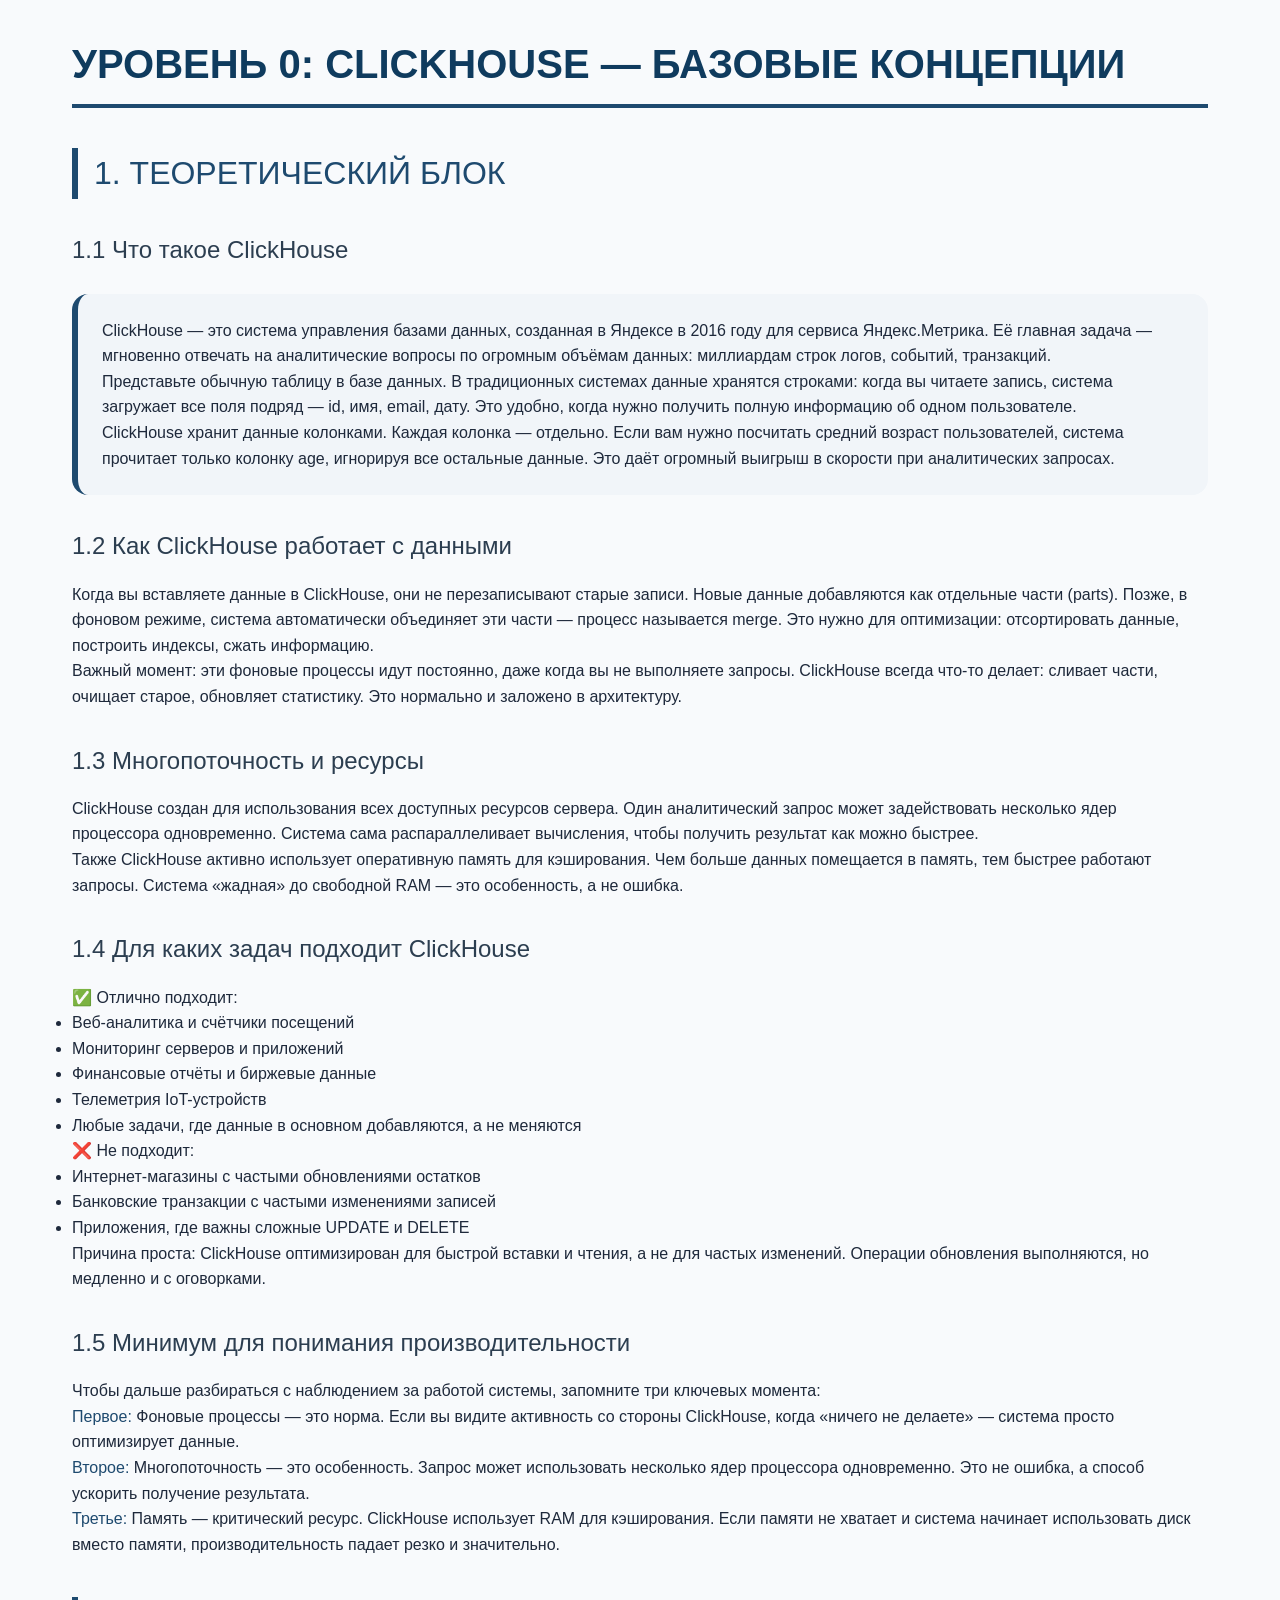
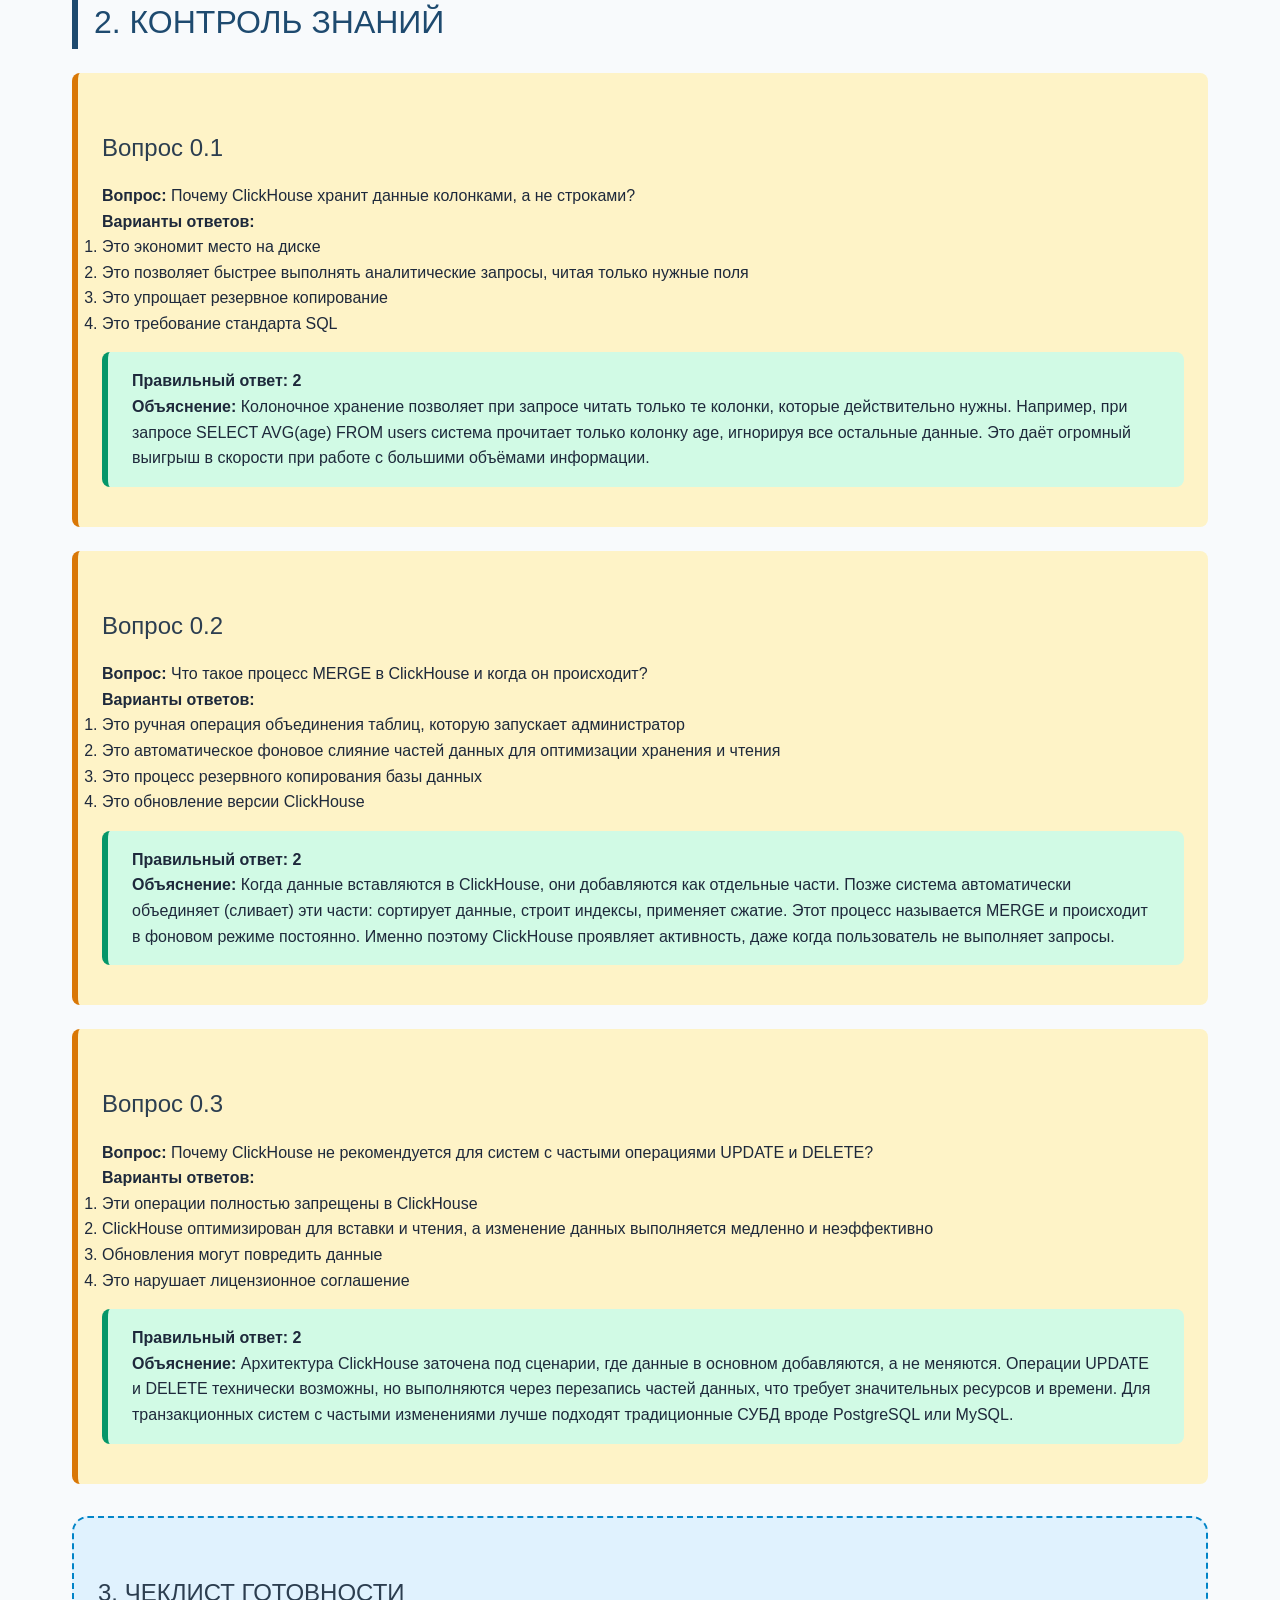
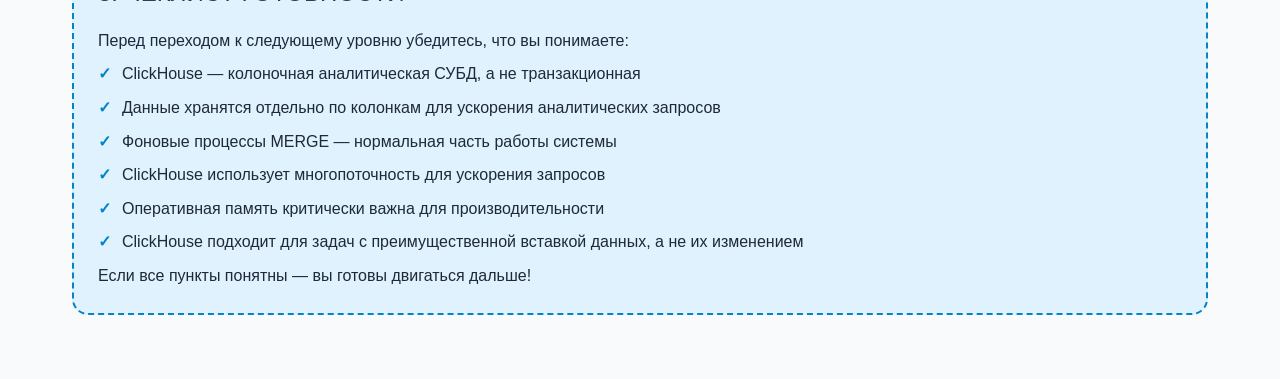
==== commit 6a82f551: "modules seprated" ====
--- a/m1.html
+++ b/m1.html
@@ -250,757 +250,6 @@
         <p>Если все пункты понятны — вы готовы двигаться дальше!</p>
     </div>
 
-    <h1>УРОВЕНЬ 1: СРЕДСТВА МОНИТОРИНГА ОПЕРАЦИОННОЙ СИСТЕМЫ</h1>
-
-    <h3>1.1 Описание категории инструментов</h3>
-    <p>Средства мониторинга операционной системы — это базовый уровень наблюдения за работой ClickHouse. Поскольку ClickHouse работает на Linux и интенсивно использует системные ресурсы (CPU, память, дисковый ввод-вывод), мониторинг на уровне ОС критически важен для:</p>
-    <ul>
-        <li>Выявления узких мест производительности</li>
-        <li>Понимания потребления ресурсов процессом clickhouse-server</li>
-        <li>Диагностики проблем с оборудованием</li>
-        <li>Планирования масштабирования</li>
-    </ul>
-
-    <h3>1.2 Основные инструменты</h3>
-    <table>
-        <tr>
-            <th>Инструмент</th>
-            <th>Назначение</th>
-            <th>Ключевые метрики</th>
-        </tr>
-        <tr>
-            <td>top/htop</td>
-            <td>Мониторинг процессов и CPU</td>
-            <td>%CPU, %MEM, RES, TIME+</td>
-        </tr>
-        <tr>
-            <td>vmstat</td>
-            <td>Виртуальная память, CPU</td>
-            <td>r, b, swpd, free, bi, bo, wa</td>
-        </tr>
-        <tr>
-            <td>iostat</td>
-            <td>Дисковый I/O</td>
-            <td>r/s, w/s, rkB/s, wkB/s, %util, await</td>
-        </tr>
-        <tr>
-            <td>iotop</td>
-            <td>I/O по процессам</td>
-            <td>DISK READ, DISK WRITE, IO%</td>
-        </tr>
-    </table>
-
-    <h2>2. ПРАКТИЧЕСКИЙ БЛОК</h2>
-
-    <h3>2.1 Установка и запуск ClickHouse</h3>
-    <p>Шаг 1: Скачивание</p>
-    <pre>curl https://clickhouse.com/ | sh</pre>
-    <p>Шаг 2: Установка как сервис</p>
-    <pre>sudo ./clickhouse install</pre>
-    <p>Шаг 3: Запуск сервера</p>
-    <pre>sudo clickhouse start</pre>
-    <p>Шаг 4: Проверка подключения</p>
-    <pre>clickhouse-client</pre>
-    <p>Шаг 5: Теперь можно писать запросы напрямую после :)</p>
-    <pre>SELECT 1</pre>
-    <p>Теперь работа будет устроена следующим образом: оставьте это окно, откройте новое. Для нового окна: 1) Запустите указанную утилиту. Посмотрите на показатели при фоновом процессе. 2) Вернитесь к окну 1. с открытым clickhouse-client и запустите в нем запрос:</p>
-    <pre>SELECT
-count(),
-avg(number),
-max(number)
-FROM numbers(10000000);</pre>
-    <p>3) В этот же момент смотрите на окно 2. со статистиками и то, как они меняются.</p>
-
-    <h2>2. ВИЗУАЛЬНЫЙ БЛОК</h2>
-
-    <h3>2.1 Примеры вывода команд</h3>
-
-    <h4>A. top — мониторинг процесса ClickHouse</h4>
-    <p>Верхняя часть: статистика системы</p>
-    <table>
-        <tr>
-            <th>Колонка / Поле</th>
-            <th>Описание</th>
-            <th>Норма для ClickHouse</th>
-        </tr>
-        <tr>
-            <td>load average (1, 5, 15 мин)</td>
-            <td>Средняя загрузка системы: количество процессов в очереди на CPU</td>
-            <td>&lt; числа ядер CPU (для 8 ядер: &lt; 8.0)</td>
-        </tr>
-        <tr>
-            <td>Tasks: running</td>
-            <td>Процессы, активно выполняющиеся или готовые к выполнению</td>
-            <td>1-5 (без нагрузки)</td>
-        </tr>
-        <tr>
-            <td>Tasks: sleeping</td>
-            <td>Процессы в режиме ожидания</td>
-            <td>Любое значение, норма</td>
-        </tr>
-        <tr>
-            <td>Tasks: zombie</td>
-            <td>Зомби-процессы (завершённые, но не удалённые)</td>
-            <td>Должно быть 0</td>
-        </tr>
-        <tr>
-            <td>%Cpu(s): us (user)</td>
-            <td>Время CPU в пользовательском режиме (приложения)</td>
-            <td>&lt; 70% (остальное — запас)</td>
-        </tr>
-        <tr>
-            <td>%Cpu(s): sy (system)</td>
-            <td>Время CPU в режиме ядра (системные вызовы)</td>
-            <td>&lt; 20%</td>
-        </tr>
-        <tr>
-            <td>%Cpu(s): ni (nice)</td>
-            <td>Время для процессов с изменённым приоритетом</td>
-            <td>Обычно 0%</td>
-        </tr>
-        <tr>
-            <td>%Cpu(s): id (idle)</td>
-            <td>Время простоя CPU</td>
-            <td>&gt; 10% (есть запас производительности)</td>
-        </tr>
-        <tr>
-            <td>%Cpu(s): wa (iowait)</td>
-            <td>Критично! Время ожидания операций с диском</td>
-            <td>&lt; 10% для SSD, &lt; 20% для HDD</td>
-        </tr>
-        <tr>
-            <td>%Cpu(s): hi/si</td>
-            <td>Время на обработку прерываний (hardware/software)</td>
-            <td>&lt; 5%</td>
-        </tr>
-        <tr>
-            <td>%Cpu(s): st (steal)</td>
-            <td>Время, «украденное» гипервизором (для виртуальных машин)</td>
-            <td>0% (на физических серверах)</td>
-        </tr>
-        <tr>
-            <td>MiB Mem: free</td>
-            <td>Свободная оперативная память</td>
-            <td>&gt; 20% от общей</td>
-        </tr>
-        <tr>
-            <td>MiB Mem: buff/cache</td>
-            <td>Память под буферы и кэш файловой системы</td>
-            <td>Может быть большой — ClickHouse использует для кэша</td>
-        </tr>
-        <tr>
-            <td>MiB Mem: avail</td>
-            <td>Доступная память для новых приложений</td>
-            <td>&gt; 10-15% от общей</td>
-        </tr>
-        <tr>
-            <td>MiB Swap: used</td>
-            <td>Использованный swap</td>
-            <td>Должно быть 0! Свопинг критичен для БД</td>
-        </tr>
-    </table>
-
-    <p>Таблица процессов</p>
-    <table>
-        <tr>
-            <th>Колонка</th>
-            <th>Описание</th>
-            <th>Норма для ClickHouse</th>
-        </tr>
-        <tr>
-            <td>PID</td>
-            <td>Уникальный идентификатор процесса</td>
-            <td>Постоянный для clickhouse-server</td>
-        </tr>
-        <tr>
-            <td>USER</td>
-            <td>Пользователь, от имени которого запущен процесс</td>
-            <td>Обычно clickhouse</td>
-        </tr>
-        <tr>
-            <td>PR (Priority)</td>
-            <td>Приоритет процесса (меньше = выше приоритет)</td>
-            <td>Обычно 20</td>
-        </tr>
-        <tr>
-            <td>NI (Nice)</td>
-            <td>«Вежливость» процесса (-20...+19)</td>
-            <td>Обычно 0</td>
-        </tr>
-        <tr>
-            <td>VIRT</td>
-            <td>Виртуальная память процесса (включая swap, отображённые файлы)</td>
-            <td>Может быть большой — не показатель реальной нагрузки</td>
-        </tr>
-        <tr>
-            <td>RES</td>
-            <td>Важно! Физическая память (RAM), которую процесс фактически использует</td>
-            <td>Основной показатель потребления памяти; должен помещаться в RAM</td>
-        </tr>
-        <tr>
-            <td>SHR</td>
-            <td>Разделяемая память (библиотеки, IPC)</td>
-            <td>Вспомогательная метрика</td>
-        </tr>
-        <tr>
-            <td>S (Status)</td>
-            <td>Статус: R=running, S=sleeping, D=disk wait, Z=zombie</td>
-            <td>Обычно S (sleeping) или R (при нагрузке)</td>
-        </tr>
-        <tr>
-            <td>%CPU</td>
-            <td>Процент использования CPU процессом</td>
-            <td>Может быть &gt;100%! 100% = одно ядро; ClickHouse многопоточный</td>
-        </tr>
-        <tr>
-            <td>%MEM</td>
-            <td>Процент использования оперативной памяти (RES / total RAM)</td>
-            <td>10-40% в зависимости от объёма RAM и нагрузки</td>
-        </tr>
-        <tr>
-            <td>TIME+</td>
-            <td>Общее процессорное время с момента запуска</td>
-            <td>Растёт со временем; показывает накопленную нагрузку</td>
-        </tr>
-        <tr>
-            <td>COMMAND</td>
-            <td>Имя процесса</td>
-            <td>clickhouse-server (сервер) или clickhouse-client (клиент)</td>
-        </tr>
-    </table>
-
-    <p>Запустите во втором окне top. Для этого введите:</p>
-    <pre>top</pre>
-    <p>Пример вывода (фоновая активность):</p>
-    <p>[Здесь должно быть изображение media/image3.png]</p>
-    <p>Интерпретация:</p>
-    <ul>
-        <li>%CPU = 9.7% — фоновые процессы ClickHouse (слияние данных, очистка)</li>
-        <li>%MEM = 18.9% (~1.1 GB) — кэширование данных</li>
-        <li>99.5% idle — система практически простаивает</li>
-        <li>0.0% wa — нет ожидания диска (отлично!)</li>
-    </ul>
-
-    <p>Пример вывода (под нагрузкой):</p>
-    <p>[Здесь должно быть изображение media/image6.png]</p>
-    <p>Интерпретация:</p>
-    <ul>
-        <li>%CPU вырос с 9.7% до 16.7% — выполнение запроса</li>
-        <li>TIME+ увеличился — активная работа CPU</li>
-        <li>Два процесса: server (основная нагрузка) + client (минимальная)</li>
-    </ul>
-
-    <h4>B. vmstat — комплексный мониторинг</h4>
-    <p>Запустите во втором окне vmstat. Для этого введите:</p>
-    <pre>vmstat 2</pre>
-    <table>
-        <tr>
-            <th>Группа</th>
-            <th>Колонка</th>
-            <th>Описание</th>
-            <th>Норма для ClickHouse</th>
-        </tr>
-        <tr>
-            <td>procs</td>
-            <td>r (runnable)</td>
-            <td>Процессы, готовые к выполнению и ожидающие CPU</td>
-            <td>&lt; числа ядер CPU</td>
-        </tr>
-        <tr>
-            <td>procs</td>
-            <td>b (blocked)</td>
-            <td>Процессы в uninterruptible sleep (ожидают I/O)</td>
-            <td>Должно быть 0 (иначе проблемы с диском)</td>
-        </tr>
-        <tr>
-            <td>memory</td>
-            <td>swpd</td>
-            <td>Использовано swap-памяти (в KiB)</td>
-            <td>Должно быть 0! Свопинг недопустим для БД</td>
-        </tr>
-        <tr>
-            <td>memory</td>
-            <td>free</td>
-            <td>Свободная оперативная память (в KiB)</td>
-            <td>&gt; 20% от общей</td>
-        </tr>
-        <tr>
-            <td>memory</td>
-            <td>buff</td>
-            <td>Память под буферы ядра (в KiB)</td>
-            <td>Может быть большой — норма</td>
-        </tr>
-        <tr>
-            <td>memory</td>
-            <td>cache</td>
-            <td>Память под кэш файловой системы (в KiB)</td>
-            <td>ClickHouse использует для кэширования данных</td>
-        </tr>
-        <tr>
-            <td>swap</td>
-            <td>si (swap in)</td>
-            <td>Чтение из swap в RAM (KiB/сек)</td>
-            <td>Должно быть 0!</td>
-        </tr>
-        <tr>
-            <td>swap</td>
-            <td>so (swap out)</td>
-            <td>Запись из RAM в swap (KiB/сек)</td>
-            <td>Должно быть 0!</td>
-        </tr>
-        <tr>
-            <td>io</td>
-            <td>bi (blocks in)</td>
-            <td>Блоки, прочитанные с диска в секунду</td>
-            <td>Зависит от нагрузки; растёт при SELECT</td>
-        </tr>
-        <tr>
-            <td>io</td>
-            <td>bo (blocks out)</td>
-            <td>Блоки, записанные на диск в секунду</td>
-            <td>Зависит от нагрузки; растёт при INSERT</td>
-        </tr>
-        <tr>
-            <td>system</td>
-            <td>in (interrupts)</td>
-            <td>Прерываний в секунду (аппаратных + программных)</td>
-            <td>Зависит от активности сети/диска</td>
-        </tr>
-        <tr>
-            <td>system</td>
-            <td>cs (context switches)</td>
-            <td>Переключений контекста в секунду</td>
-            <td>&lt; 10 000 (выше — возможна перегрузка CPU)</td>
-        </tr>
-        <tr>
-            <td>cpu</td>
-            <td>us (user)</td>
-            <td>% времени CPU в пользовательском режиме</td>
-            <td>&lt; 70%</td>
-        </tr>
-        <tr>
-            <td>cpu</td>
-            <td>sy (system)</td>
-            <td>% времени CPU в режиме ядра</td>
-            <td>&lt; 20%</td>
-        </tr>
-        <tr>
-            <td>cpu</td>
-            <td>id (idle)</td>
-            <td>% времени простоя CPU</td>
-            <td>&gt; 10% (есть запас)</td>
-        </tr>
-        <tr>
-            <td>cpu</td>
-            <td>wa (iowait)</td>
-            <td>Критично! % времени ожидания операций с диском</td>
-            <td>&lt; 10% для SSD, &lt; 20% для HDD</td>
-        </tr>
-        <tr>
-            <td>cpu</td>
-            <td>st (steal)</td>
-            <td>Время, украденное гипервизором (для виртуальных машин)</td>
-            <td>0% (на физических серверах)</td>
-        </tr>
-    </table>
-
-    <p>Пример вывода:</p>
-    <p>[Здесь должно быть изображение media/image4.png]</p>
-    <p>Интерпретация колонок:</p>
-    <table>
-        <tr>
-            <th>Колонка</th>
-            <th>Описание</th>
-            <th>Норма для ClickHouse</th>
-        </tr>
-        <tr>
-            <td>r</td>
-            <td>Процессы в очереди на CPU</td>
-            <td>&lt; числа ядер CPU</td>
-        </tr>
-        <tr>
-            <td>b</td>
-            <td>Процессы в ожидании I/O</td>
-            <td>0 (если &gt;0 постоянно — проблема)</td>
-        </tr>
-        <tr>
-            <td>swpd</td>
-            <td>Использовано swap</td>
-            <td>0 (свопинг критичен для БД!)</td>
-        </tr>
-        <tr>
-            <td>free</td>
-            <td>Свободная память</td>
-            <td>&gt; 20% от общей</td>
-        </tr>
-        <tr>
-            <td>bi/bo</td>
-            <td>Блоки read/write в сек</td>
-            <td>Зависит от нагрузки</td>
-        </tr>
-        <tr>
-            <td>us</td>
-            <td>User CPU (ClickHouse здесь)</td>
-            <td>&lt; 70%</td>
-        </tr>
-        <tr>
-            <td>sy</td>
-            <td>System CPU (ядро)</td>
-            <td>&lt; 20%</td>
-        </tr>
-        <tr>
-            <td>id</td>
-            <td>Idle (простой)</td>
-            <td>&gt; 10%</td>
-        </tr>
-        <tr>
-            <td>wa</td>
-            <td>I/O wait</td>
-            <td>&lt; 10% (критично!)</td>
-        </tr>
-    </table>
-
-    <h4>C. iostat — мониторинг дискового I/O</h4>
-    <p>Запустите во втором окне iostat. Для этого введите:</p>
-    <pre>iostat -xmt 2</pre>
-
-    <p>Блок: Средняя загрузка CPU (avg-cpu)</p>
-    <table>
-        <tr>
-            <th>Колонка</th>
-            <th>Описание</th>
-            <th>Норма для ClickHouse</th>
-        </tr>
-        <tr>
-            <td>%user</td>
-            <td>Время CPU в пользовательском режиме (приложения)</td>
-            <td>&lt; 70%</td>
-        </tr>
-        <tr>
-            <td>%nice</td>
-            <td>Время для процессов с изменённым приоритетом (nice)</td>
-            <td>Обычно 0%</td>
-        </tr>
-        <tr>
-            <td>%system</td>
-            <td>Время CPU в режиме ядра (системные вызовы)</td>
-            <td>&lt; 20%</td>
-        </tr>
-        <tr>
-            <td>%iowait</td>
-            <td>Критично! Время ожидания операций с диском</td>
-            <td>&lt; 10% для SSD, &lt; 20% для HDD</td>
-        </tr>
-        <tr>
-            <td>%steal</td>
-            <td>Время, «украденное» гипервизором (для виртуальных машин)</td>
-            <td>0% (на физических серверах)</td>
-        </tr>
-        <tr>
-            <td>%idle</td>
-            <td>Время простоя CPU</td>
-            <td>&gt; 10% (есть запас производительности)</td>
-        </tr>
-    </table>
-
-    <p>Блок: Статистика по устройствам (при запуске с -x)</p>
-    <table>
-        <tr>
-            <th>Колонка</th>
-            <th>Описание</th>
-            <th>Единицы</th>
-            <th>Норма для ClickHouse</th>
-        </tr>
-        <tr>
-            <td>Device</td>
-            <td>Имя устройства (диск, раздел)</td>
-            <td>—</td>
-            <td>—</td>
-        </tr>
-        <tr>
-            <td>r/s</td>
-            <td>Операций чтения в секунду</td>
-            <td>ops/sec</td>
-            <td>Зависит от нагрузки; рост при аналитических запросах</td>
-        </tr>
-        <tr>
-            <td>w/s</td>
-            <td>Операций записи в секунду</td>
-            <td>ops/sec</td>
-            <td>Рост при INSERT, фоновых MERGE</td>
-        </tr>
-        <tr>
-            <td>rkB/s</td>
-            <td>Объём данных, прочитанных в секунду</td>
-            <td>КБ/сек</td>
-            <td>Зависит от нагрузки</td>
-        </tr>
-        <tr>
-            <td>wkB/s</td>
-            <td>Объём данных, записанных в секунду</td>
-            <td>КБ/сек</td>
-            <td>Рост при вставке данных, слиянии частей</td>
-        </tr>
-        <tr>
-            <td>rrqm/s</td>
-            <td>Запросов чтения, объединённых в очереди (merged)</td>
-            <td>ops/sec</td>
-            <td>Вспомогательная метрика</td>
-        </tr>
-        <tr>
-            <td>wrqm/s</td>
-            <td>Запросов записи, объединённых в очереди</td>
-            <td>ops/sec</td>
-            <td>Вспомогательная метрика</td>
-        </tr>
-        <tr>
-            <td>%rrqm</td>
-            <td>Процент запросов чтения, подвергшихся слиянию</td>
-            <td>%</td>
-            <td>Вспомогательная метрика</td>
-        </tr>
-        <tr>
-            <td>%wrqm</td>
-            <td>Процент запросов записи, подвергшихся слиянию</td>
-            <td>%</td>
-            <td>Вспомогательная метрика</td>
-        </tr>
-        <tr>
-            <td>r_await</td>
-            <td>Среднее время отклика на операцию чтения</td>
-            <td>мс</td>
-            <td>SSD: &lt;1 мс, HDD: &lt;10 мс</td>
-        </tr>
-        <tr>
-            <td>w_await</td>
-            <td>Среднее время отклика на операцию записи</td>
-            <td>мс</td>
-            <td>SSD: &lt;1 мс, HDD: &lt;10 мс</td>
-        </tr>
-        <tr>
-            <td>await</td>
-            <td>Среднее время отклика (чтение + запись)</td>
-            <td>мс</td>
-            <td>Критичная метрика! См. выше</td>
-        </tr>
-        <tr>
-            <td>rarq-sz</td>
-            <td>Средний размер запроса чтения</td>
-            <td>КБ</td>
-            <td>Вспомогательная метрика</td>
-        </tr>
-        <tr>
-            <td>warq-sz</td>
-            <td>Средний размер запроса записи</td>
-            <td>КБ</td>
-            <td>Вспомогательная метрика</td>
-        </tr>
-        <tr>
-            <td>aqu-sz</td>
-            <td>Средняя длина очереди запросов к устройству</td>
-            <td>запросы</td>
-            <td>&lt; 5 (выше — диск не успевает)</td>
-        </tr>
-        <tr>
-            <td>%util</td>
-            <td>Критично! Процент времени, когда устройство было занято</td>
-            <td>%</td>
-            <td>&lt; 80% (если &gt;90% — bottleneck)</td>
-        </tr>
-    </table>
-
-    <p>Пример вывода (без нагрузки):</p>
-    <p>[Здесь должно быть изображение media/image7.png]</p>
-    <p>Пример вывода (под нагрузкой):</p>
-    <p>[Здесь должно быть изображение media/image1.png]</p>
-    <p>Интерпретация ключевых метрик:</p>
-    <table>
-        <tr>
-            <th>Метрика</th>
-            <th>Описание</th>
-            <th>Норма</th>
-        </tr>
-        <tr>
-            <td>r/s, w/s</td>
-            <td>Операций чтения/записи в сек</td>
-            <td>Зависит от нагрузки</td>
-        </tr>
-        <tr>
-            <td>rkB/s, wkB/s</td>
-            <td>Прочитано/записано КБ/сек</td>
-            <td>—</td>
-        </tr>
-        <tr>
-            <td>%util</td>
-            <td>Утилизация диска</td>
-            <td>&lt; 80% (если &gt;90% — bottleneck)</td>
-        </tr>
-        <tr>
-            <td>await</td>
-            <td>Среднее время отклика (мс)</td>
-            <td>SSD: &lt;1 мс, HDD: &lt;10 мс</td>
-        </tr>
-    </table>
-    <p>Анализ результатов:</p>
-    <ul>
-        <li>%util = 0.20% — диск практически не загружен</li>
-        <li>await = 2.50 мс — отличное время отклика (SSD)</li>
-        <li>wkB/s = 0.01 — минимальная запись (небольшая нагрузка)</li>
-    </ul>
-
-    <h4>D. iotop — I/O по процессам</h4>
-    <p>Запустите во втором окне iotop. Для этого введите:</p>
-    <pre>sudo iotop</pre>
-    <p>Или только активные процессы:</p>
-    <pre>sudo iotop -o</pre>
-
-    <p>Верхняя часть: общая статистика</p>
-    <table>
-        <tr>
-            <th>Поле</th>
-            <th>Описание</th>
-            <th>Норма для ClickHouse</th>
-        </tr>
-        <tr>
-            <td>Total DISK READ</td>
-            <td>Суммарная скорость чтения со всех дисков в системе</td>
-            <td>Зависит от нагрузки</td>
-        </tr>
-        <tr>
-            <td>Total DISK WRITE</td>
-            <td>Суммарная скорость записи на все диски в системе</td>
-            <td>Рост при INSERT, MERGE</td>
-        </tr>
-        <tr>
-            <td>Current DISK READ</td>
-            <td>Текущая (мгновенная) скорость чтения</td>
-            <td>Может колебаться</td>
-        </tr>
-        <tr>
-            <td>Current DISK WRITE</td>
-            <td>Текущая (мгновенная) скорость записи</td>
-            <td>Может колебаться</td>
-        </tr>
-    </table>
-
-    <p>Таблица процессов</p>
-    <table>
-        <tr>
-            <th>Колонка</th>
-            <th>Описание</th>
-            <th>Единицы</th>
-            <th>Норма для ClickHouse</th>
-        </tr>
-        <tr>
-            <td>TID</td>
-            <td>Идентификатор потока (Thread ID)</td>
-            <td>—</td>
-            <td>У clickhouse-server может быть несколько потоков</td>
-        </tr>
-        <tr>
-            <td>PRIO</td>
-            <td>Приоритет I/O: класс/уровень</td>
-            <td>—</td>
-            <td>Обычно be/4 (best-effort, уровень 4)</td>
-        </tr>
-        <tr>
-            <td>USER</td>
-            <td>Пользователь, от имени которого запущен процесс</td>
-            <td>—</td>
-            <td>Обычно clickhouse</td>
-        </tr>
-        <tr>
-            <td>DISK READ</td>
-            <td>Скорость чтения данным процессом с диска</td>
-            <td>Б/сек, КБ/сек, МБ/сек</td>
-            <td>Рост при выполнении SELECT-запросов</td>
-        </tr>
-        <tr>
-            <td>DISK WRITE</td>
-            <td>Скорость записи данным процессом на диск</td>
-            <td>Б/сек, КБ/сек, МБ/сек</td>
-            <td>Рост при INSERT, фоновых MERGE</td>
-        </tr>
-        <tr>
-            <td>SWAPIN</td>
-            <td>Процент времени, которое процесс провёл в ожидании swap</td>
-            <td>%</td>
-            <td>Должно быть 0! Свопинг недопустим</td>
-        </tr>
-        <tr>
-            <td>IO></td>
-            <td>Процент времени, которое процесс провёл в ожидании завершения операций с диском</td>
-            <td>%</td>
-            <td>&lt; 10-15% (выше — диск не справляется)</td>
-        </tr>
-        <tr>
-            <td>COMMAND</td>
-            <td>Полная команда запуска процесса</td>
-            <td>—</td>
-            <td>clickhouse-server --config=...</td>
-        </tr>
-    </table>
-
-    <p>Пример вывода (без нагрузки):</p>
-    <p>[Здесь должно быть изображение media/image2.png]</p>
-    <p>Пример вывода (под нагрузкой):</p>
-    <p>[Здесь должно быть изображение media/image5.png]</p>
-    <p>Интерпретация:</p>
-    <ul>
-        <li>DISK WRITE: 3.92 K/s — клиент ClickHouse пишет данные</li>
-        <li>PRIO: be/4 — приоритет best-effort, уровень 4</li>
-        <li>Видно, какой именно процесс создаёт нагрузку на диск</li>
-    </ul>
-
-    <div class="question-box">
-        <h3>Вопрос 1</h3>
-        <p><strong>Ситуация:</strong> Вы запустили утилиту vmstat для мониторинга системы во время выполнения аналитического запроса в ClickHouse. Обратили внимание, что значение в колонке wa (I/O wait) стабильно держится на уровне 45%.</p>
-        <p><strong>Вопрос:</strong> Что означает это значение и какие действия необходимо предпринять?</p>
-        <p><strong>Варианты ответов:</strong></p>
-        <ol>
-            <li>Это нормальное значение, ClickHouse использует 45% CPU для вычислений.</li>
-            <li>45% времени процессор простаивает в ожидании операций ввода-вывода с диском — это критическое узкое место.</li>
-            <li>45% оперативной памяти используется под кэш файловой системы.</li>
-            <li>Сеть работает медленно, 45% пакетов теряется при передаче данных.</li>
-        </ol>
-        <div class="answer">
-            <p><strong>Правильный ответ: 2️⃣ 45% времени процессор простаивает в ожидании операций ввода-вывода с диском — это критическое узкое место.</strong></p>
-            <p><strong>Объяснение:</strong> Колонка wa (iowait) показывает процент времени, когда CPU не занят полезной работой, а ждет завершения операций чтения/записи диска. Значение 45% означает, что почти половина времени процессора тратится впустую. Для SSD нормальным считается значение &lt;5%, для HDD &lt;10%. Рекомендуемые действия: проверить утилизацию диска через iostat, рассмотреть замену HDD на SSD/NVMe, оптимизировать запросы для снижения нагрузки на диск.</p>
-        </div>
-    </div>
-
-    <div class="question-box">
-        <h3>Вопрос 2</h3>
-        <p><strong>Ситуация:</strong> Вы смотрите на процесс clickhouse-server в утилите top. В колонке %CPU отображается значение 385.2%.</p>
-        <p><strong>Вопрос:</strong> Сколько ядер процессора фактически использует ClickHouse в этот момент?</p>
-        <p><strong>Варианты ответов:</strong></p>
-        <ol>
-            <li>Примерно 3.85 ядра (так как 100% = одно ядро).</li>
-            <li>385 ядер одновременно.</li>
-            <li>38.5% от одного ядра.</li>
-            <li>Это ошибка измерения, значение не может превышать 100%.</li>
-        </ol>
-        <div class="answer">
-            <p><strong>Правильный ответ: 1️⃣ Примерно 3.85 ядра (так как 100% = одно ядро).</strong></p>
-            <p><strong>Объяснение:</strong> В Linux утилита top показывает загрузку CPU в процентах от одного логического ядра. Значение 100% означает полную загрузку одного ядра. ClickHouse — многопоточная СУБД, которая может параллельно использовать несколько ядер для выполнения одного запроса. Поэтому 385.2% означает, что полностью загружены 3 ядра и ещё одно загружено на 85%. Если на сервере 8 ядер, то используется примерно 48% вычислительной мощности.</p>
-        </div>
-    </div>
-
-    <div class="question-box">
-        <h3>Вопрос 3</h3>
-        <p><strong>Ситуация:</strong> Вы проверили статистику дисковой подсистемы через iostat -x. Для диска, на котором хранятся данные ClickHouse, вы увидели следующие показатели: утилизация диска (%util) составляет 98.9%, а среднее время отклика (await) — 45.67 мс.</p>
-        <p><strong>Вопрос:</strong> Какой вывод можно сделать о состоянии дисковой подсистемы?</p>
-        <p><strong>Варианты ответов:</strong></p>
-        <ol>
-            <li>Диск работает в штатном режиме, нагрузка оптимальна.</li>
-            <li>Диск перегружен, время отклика слишком высокое для современной СУБД.</li>
-            <li>Необходимо увеличить количество операций чтения.</li>
-            <li>Необходимо отключить кэширование записи.</li>
-        </ol>
-        <div class="answer">
-            <p><strong>Правильный ответ: 2️⃣ Диск перегружен, время отклика слишком высокое для современной СУБД.</strong></p>
-            <p><strong>Объяснение:</strong> Утилизация 98.9% означает, что диск практически постоянно занят обработкой запросов (очередь не успевает обрабатываться). Время отклика 45.67 мс является очень высоким показателем. Для NVMe SSD норма — менее 1 мс, для SATA SSD — менее 5 мс, для HDD — менее 10 мс. Такое значение указывает на то, что диск не справляется с нагрузкой, что напрямую тормозит работу ClickHouse. Рекомендуется перенести данные на быстрые NVMe накопители.</p>
-        </div>
-    </div>
+    
 </body>
 </html>
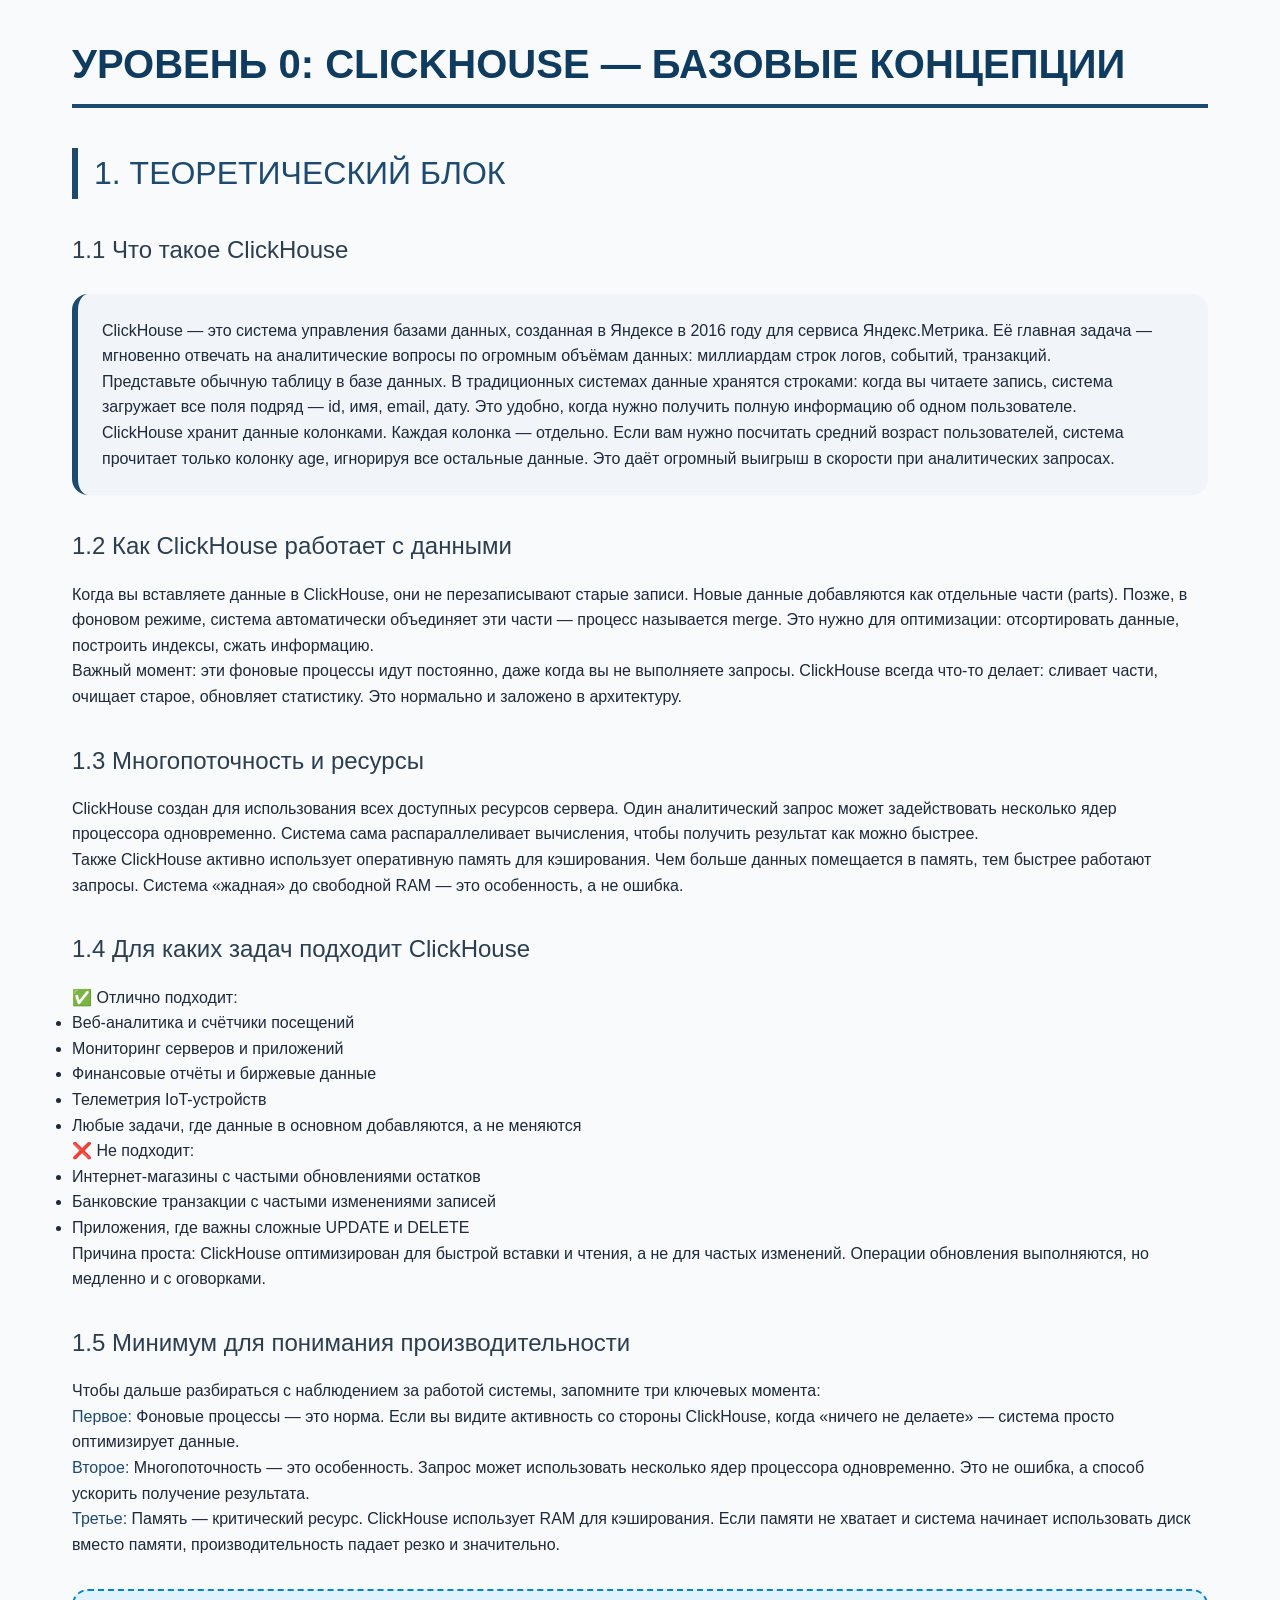
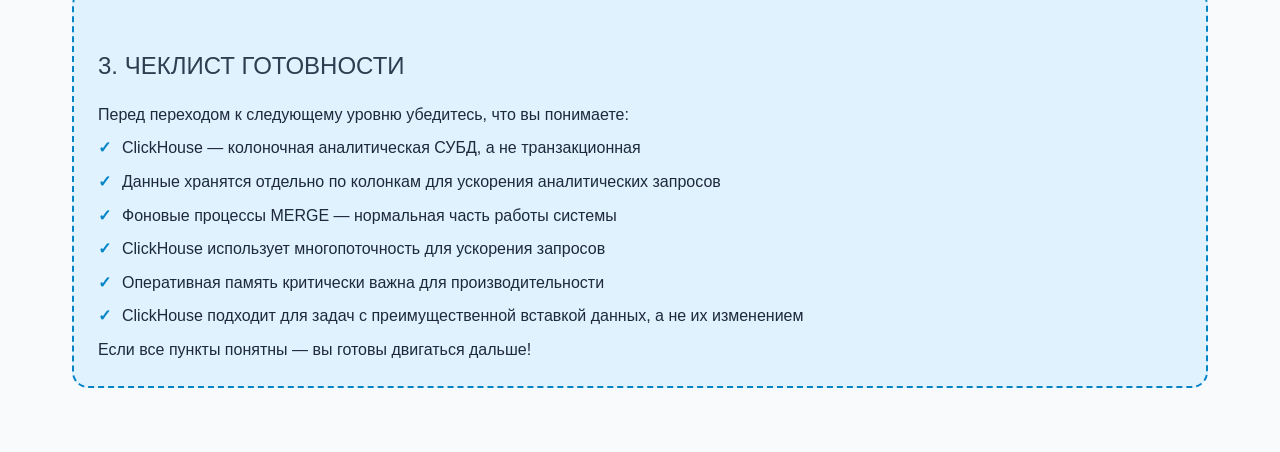
==== commit 3e80adb0: "module 2 images added" ====
--- a/m1.html
+++ b/m1.html
@@ -186,56 +186,7 @@
     <p><span class="note">Второе:</span> Многопоточность — это особенность. Запрос может использовать несколько ядер процессора одновременно. Это не ошибка, а способ ускорить получение результата.</p>
     <p><span class="note">Третье:</span> Память — критический ресурс. ClickHouse использует RAM для кэширования. Если памяти не хватает и система начинает использовать диск вместо памяти, производительность падает резко и значительно.</p>
 
-    <h2>2. КОНТРОЛЬ ЗНАНИЙ</h2>
-
-    <div class="question-box">
-        <h3>Вопрос 0.1</h3>
-        <p><strong>Вопрос:</strong> Почему ClickHouse хранит данные колонками, а не строками?</p>
-        <p><strong>Варианты ответов:</strong></p>
-        <ol>
-            <li>Это экономит место на диске</li>
-            <li>Это позволяет быстрее выполнять аналитические запросы, читая только нужные поля</li>
-            <li>Это упрощает резервное копирование</li>
-            <li>Это требование стандарта SQL</li>
-        </ol>
-        <div class="answer">
-            <p><strong>Правильный ответ: 2</strong></p>
-            <p><strong>Объяснение:</strong> Колоночное хранение позволяет при запросе читать только те колонки, которые действительно нужны. Например, при запросе SELECT AVG(age) FROM users система прочитает только колонку age, игнорируя все остальные данные. Это даёт огромный выигрыш в скорости при работе с большими объёмами информации.</p>
-        </div>
-    </div>
-
-    <div class="question-box">
-        <h3>Вопрос 0.2</h3>
-        <p><strong>Вопрос:</strong> Что такое процесс MERGE в ClickHouse и когда он происходит?</p>
-        <p><strong>Варианты ответов:</strong></p>
-        <ol>
-            <li>Это ручная операция объединения таблиц, которую запускает администратор</li>
-            <li>Это автоматическое фоновое слияние частей данных для оптимизации хранения и чтения</li>
-            <li>Это процесс резервного копирования базы данных</li>
-            <li>Это обновление версии ClickHouse</li>
-        </ol>
-        <div class="answer">
-            <p><strong>Правильный ответ: 2</strong></p>
-            <p><strong>Объяснение:</strong> Когда данные вставляются в ClickHouse, они добавляются как отдельные части. Позже система автоматически объединяет (сливает) эти части: сортирует данные, строит индексы, применяет сжатие. Этот процесс называется MERGE и происходит в фоновом режиме постоянно. Именно поэтому ClickHouse проявляет активность, даже когда пользователь не выполняет запросы.</p>
-        </div>
-    </div>
-
-    <div class="question-box">
-        <h3>Вопрос 0.3</h3>
-        <p><strong>Вопрос:</strong> Почему ClickHouse не рекомендуется для систем с частыми операциями UPDATE и DELETE?</p>
-        <p><strong>Варианты ответов:</strong></p>
-        <ol>
-            <li>Эти операции полностью запрещены в ClickHouse</li>
-            <li>ClickHouse оптимизирован для вставки и чтения, а изменение данных выполняется медленно и неэффективно</li>
-            <li>Обновления могут повредить данные</li>
-            <li>Это нарушает лицензионное соглашение</li>
-        </ol>
-        <div class="answer">
-            <p><strong>Правильный ответ: 2</strong></p>
-            <p><strong>Объяснение:</strong> Архитектура ClickHouse заточена под сценарии, где данные в основном добавляются, а не меняются. Операции UPDATE и DELETE технически возможны, но выполняются через перезапись частей данных, что требует значительных ресурсов и времени. Для транзакционных систем с частыми изменениями лучше подходят традиционные СУБД вроде PostgreSQL или MySQL.</p>
-        </div>
-    </div>
-
+    
     <div class="checklist">
         <h3>3. ЧЕКЛИСТ ГОТОВНОСТИ</h3>
         <p>Перед переходом к следующему уровню убедитесь, что вы понимаете:</p>
